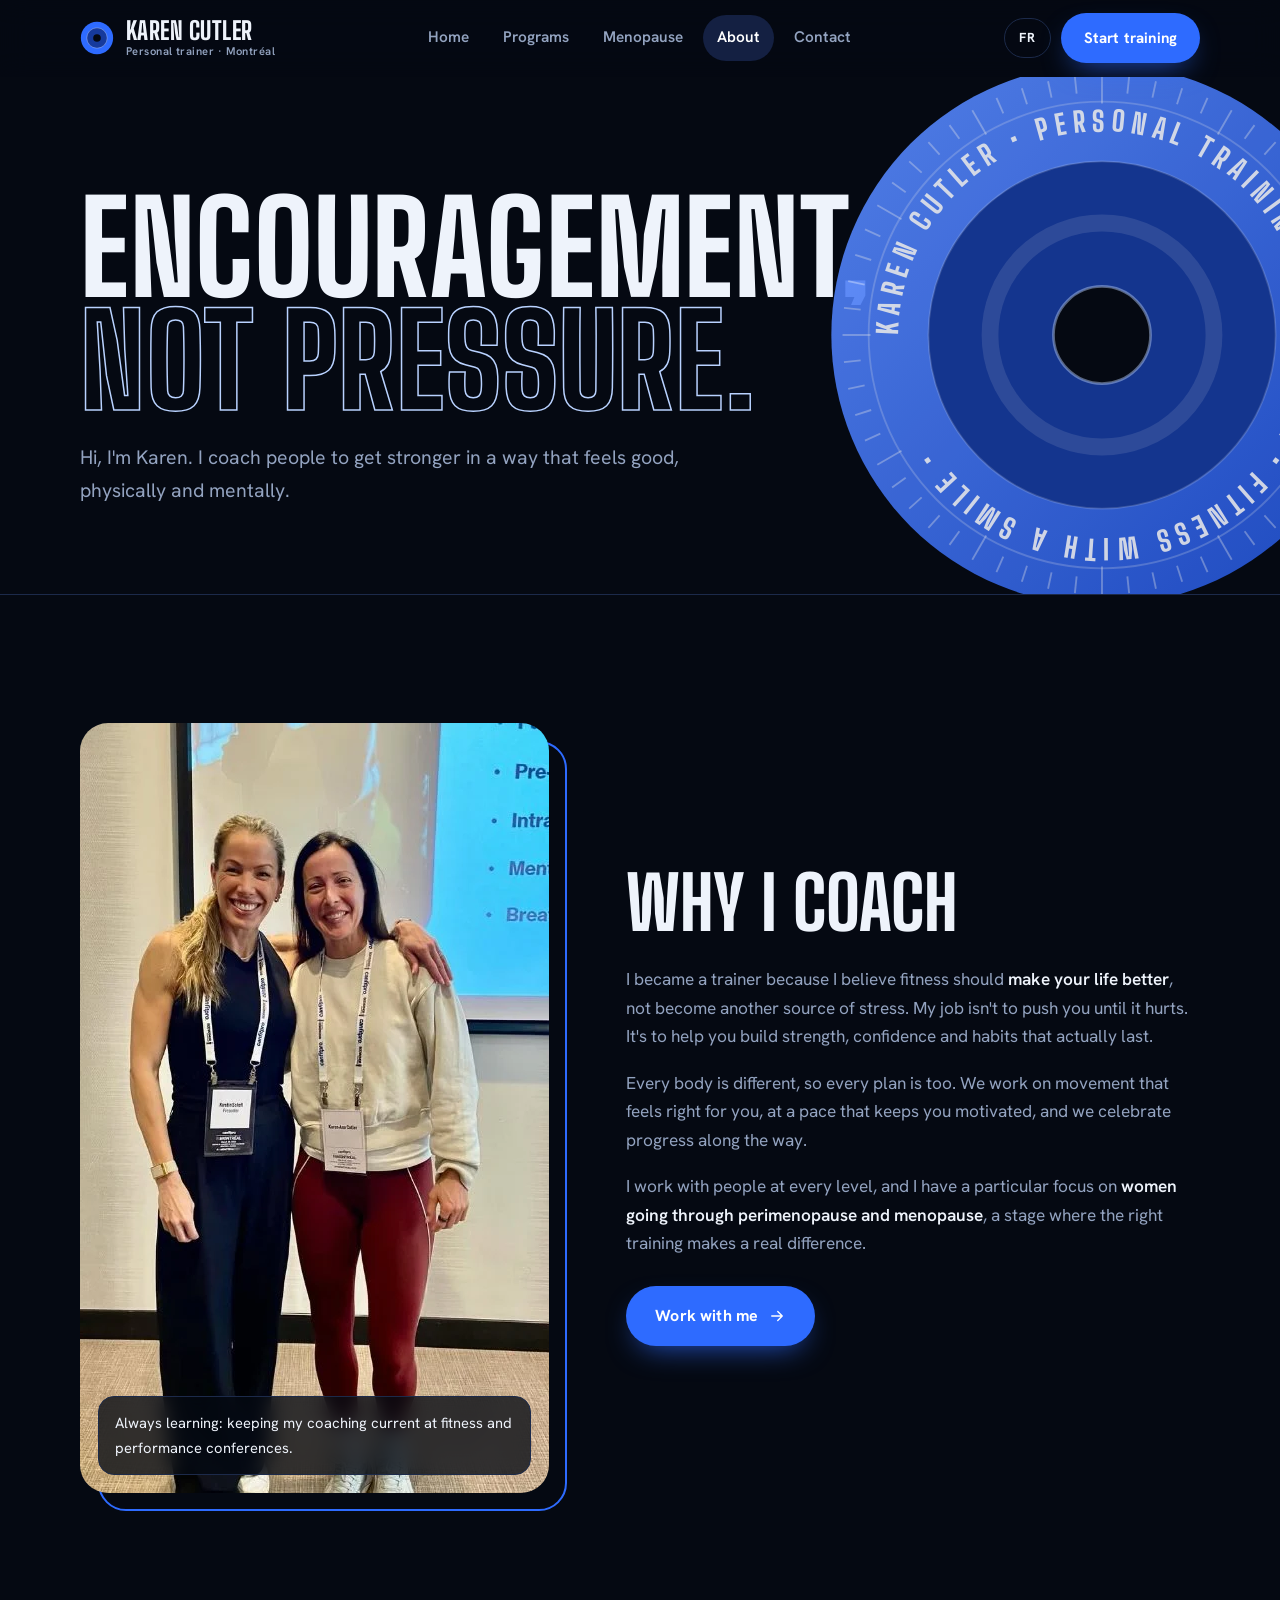
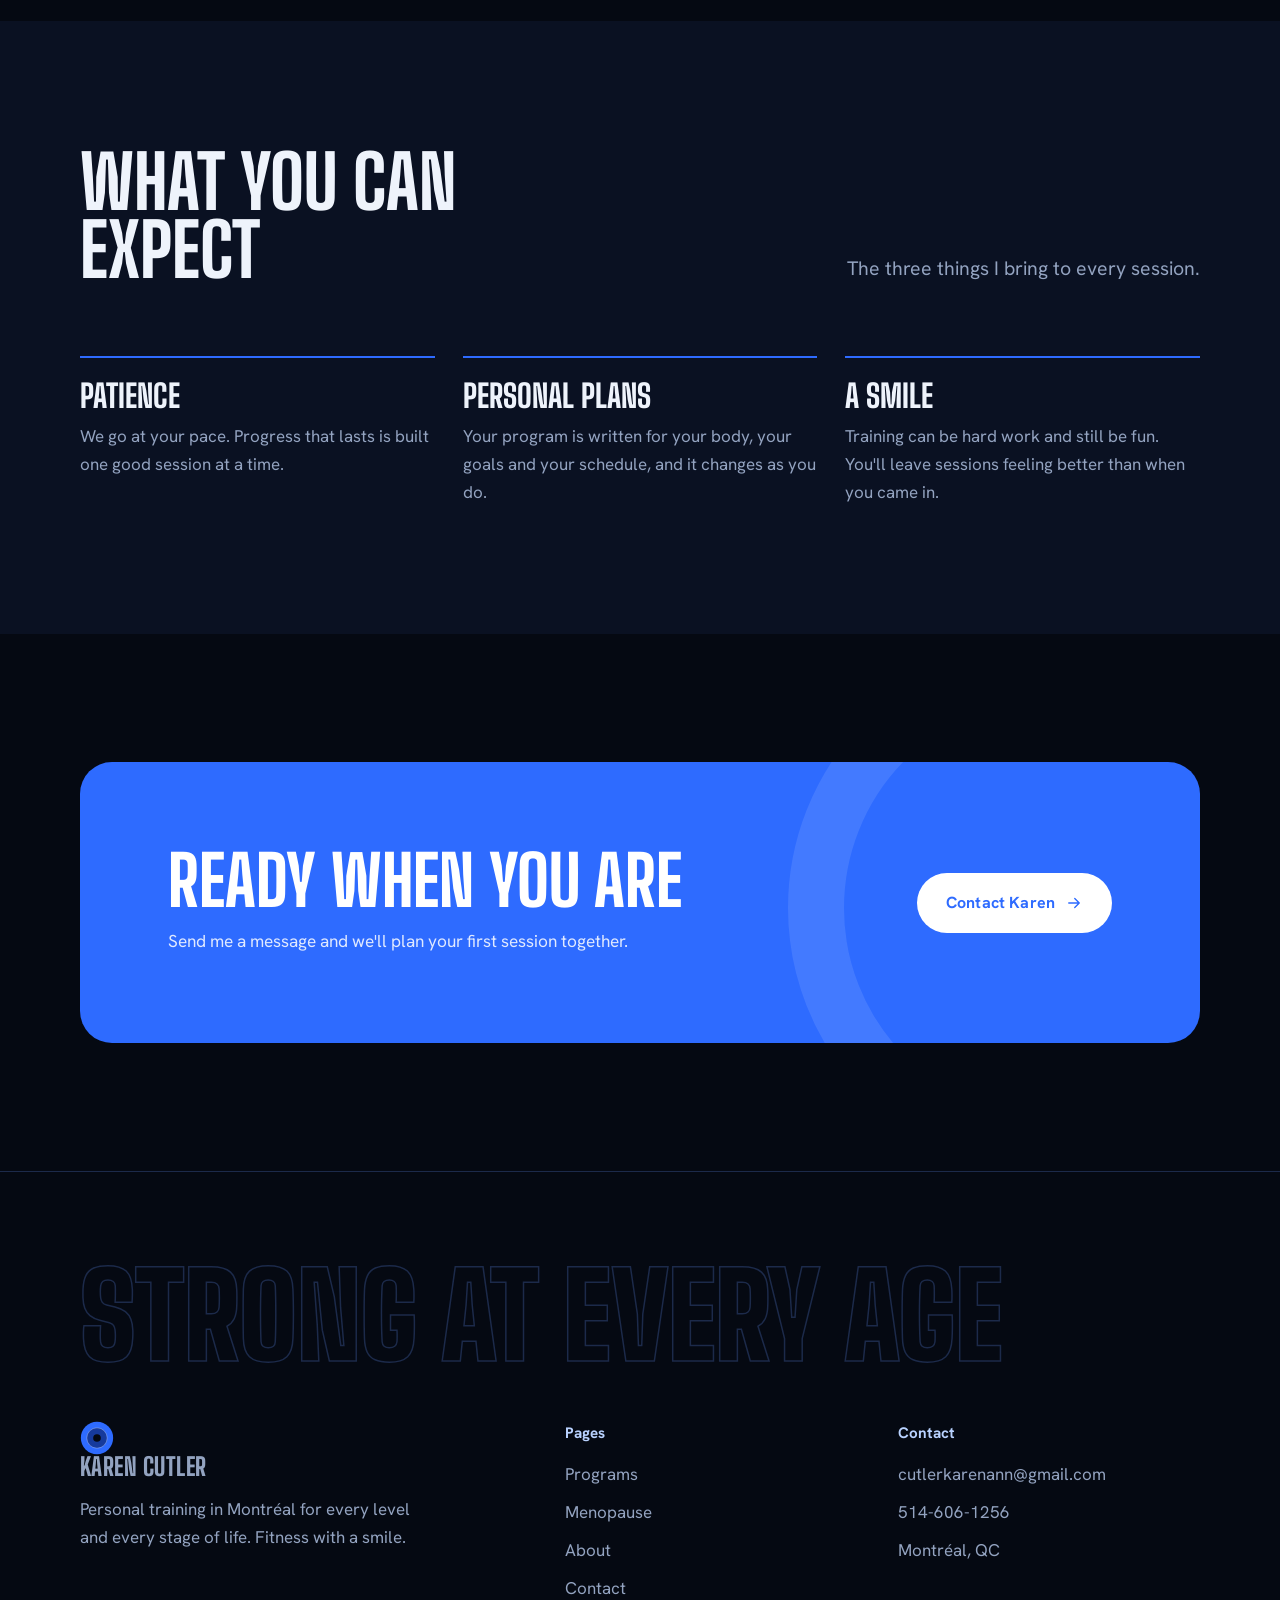
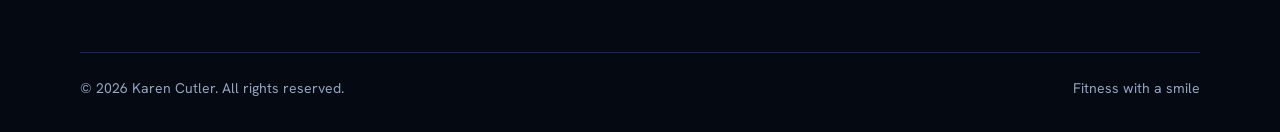
==== about.html @ ba37135e "Redesign as multi-page personal trainer site Replace the single-page site with five pages (home, pro" ====
<!doctype html>
<html lang="en">
<head>
<meta charset="utf-8">
<meta name="viewport" content="width=device-width, initial-scale=1">
<title data-i18n="t_about">About Karen Cutler — Personal Trainer in Montréal</title>
<meta name="description" content="Meet Karen Cutler, a Montréal personal trainer whose coaching is built on encouragement, personalized programs and lasting strength.">
<meta property="og:title" content="About Karen Cutler — Personal Trainer in Montréal">
<meta property="og:description" content="Meet Karen Cutler, a Montréal personal trainer whose coaching is built on encouragement, personalized programs and lasting strength.">
<meta property="og:image" content="images/og.jpg">
<meta name="theme-color" content="#050912">
<link rel="icon" href="images/favicon.svg" type="image/svg+xml">
<script>try{if(localStorage.getItem('kc_lang')==='fr'){document.documentElement.lang='fr';document.documentElement.classList.add('fr-pending')}}catch(e){}</script>
<link rel="preconnect" href="https://fonts.googleapis.com">
<link rel="preconnect" href="https://fonts.gstatic.com" crossorigin>
<link href="https://fonts.googleapis.com/css2?family=Big+Shoulders+Display:wght@600;700;800;900&family=Hanken+Grotesk:wght@400;500;600;700&display=swap" rel="stylesheet">
<link rel="stylesheet" href="assets/site.css">
<script type="speculationrules">{"prerender":[{"where":{"href_matches":"/*"},"eagerness":"moderate"}]}</script>
<script src="assets/site.js" defer></script>
</head>
<body data-page="about">
<a class="skip" href="#main" style="position:absolute;left:-999px">Skip to content</a>
<div class="progress" aria-hidden="true"></div>
<header class="site-header">
  <div class="wrap nav">
    <a class="brand" href="index.html" aria-label="Karen Cutler, home"><svg class="brand-mark" viewBox="0 0 40 40" aria-hidden="true"><circle cx="20" cy="20" r="19" fill="#2E6BFF"/><circle cx="20" cy="20" r="12" fill="#163A9C" stroke="rgba(255,255,255,.35)"/><circle cx="20" cy="20" r="4.5" fill="#050912"/></svg><span>Karen Cutler<small data-i18n="brand_sub">Personal trainer · Montréal</small></span></a>
    <nav aria-label="Main"><ul class="nav-links"><li><a href="index.html" data-i18n="nav_home">Home</a></li>
<li><a href="programs.html" data-i18n="nav_programs">Programs</a></li>
<li><a href="menopause.html" data-i18n="nav_menopause">Menopause</a></li>
<li><a href="about.html" aria-current="page" data-i18n="nav_about">About</a></li>
<li><a href="contact.html" data-i18n="nav_contact">Contact</a></li></ul></nav>
    <div class="nav-tools">
      <button class="lang" type="button" data-lang-toggle aria-label="Passer en français">FR</button>
      <a class="btn btn--primary nav-cta" href="contact.html" data-i18n="cta_start">Start training</a>
      <button class="burger" type="button" aria-label="Menu" aria-expanded="false" aria-controls="mobile-menu"><span></span><span></span><span></span></button>
    </div>
  </div>
</header>
<div class="mobile-menu" id="mobile-menu">
  <a class="m-link" href="index.html"><span data-i18n="nav_home">Home</span><svg viewBox="0 0 24 24" fill="none" stroke="currentColor" stroke-width="1.8" stroke-linecap="round" stroke-linejoin="round" aria-hidden="true"><path d="M5 12h14M13 6l6 6-6 6"/></svg></a>
<a class="m-link" href="programs.html"><span data-i18n="nav_programs">Programs</span><svg viewBox="0 0 24 24" fill="none" stroke="currentColor" stroke-width="1.8" stroke-linecap="round" stroke-linejoin="round" aria-hidden="true"><path d="M5 12h14M13 6l6 6-6 6"/></svg></a>
<a class="m-link" href="menopause.html"><span data-i18n="nav_menopause">Menopause</span><svg viewBox="0 0 24 24" fill="none" stroke="currentColor" stroke-width="1.8" stroke-linecap="round" stroke-linejoin="round" aria-hidden="true"><path d="M5 12h14M13 6l6 6-6 6"/></svg></a>
<a class="m-link" href="about.html" aria-current="page"><span data-i18n="nav_about">About</span><svg viewBox="0 0 24 24" fill="none" stroke="currentColor" stroke-width="1.8" stroke-linecap="round" stroke-linejoin="round" aria-hidden="true"><path d="M5 12h14M13 6l6 6-6 6"/></svg></a>
  <a class="btn btn--primary" href="contact.html"><span data-i18n="cta_start">Start training</span><svg viewBox="0 0 24 24" fill="none" stroke="currentColor" stroke-width="1.8" stroke-linecap="round" stroke-linejoin="round" aria-hidden="true"><path d="M5 12h14M13 6l6 6-6 6"/></svg></a>
</div>

<main id="main">
  <section class="page-hero">
    <div class="ring" aria-hidden="true"><svg viewBox="0 0 600 600" aria-hidden="true" class="">
  <defs>
    <linearGradient id="pg" x1="0" y1="0" x2="1" y2="1"><stop offset="0" stop-color="#5B8CFF"/><stop offset="1" stop-color="#1F4FD1"/></linearGradient>
    <path id="arc" d="M300,300 m-218,0 a218,218 0 1,1 436,0 a218,218 0 1,1 -436,0"/>
  </defs>
  <circle cx="300" cy="300" r="290" fill="url(#pg)"/>
  <circle cx="300" cy="300" r="250" fill="none" stroke="rgba(255,255,255,.22)" stroke-width="2"/>
  <circle cx="300" cy="300" r="186" fill="#163A9C"/>
  <circle cx="300" cy="300" r="186" fill="none" stroke="rgba(255,255,255,.18)" stroke-width="2"/>
  <circle cx="300" cy="300" r="120" fill="none" stroke="rgba(255,255,255,.12)" stroke-width="18"/>
  <circle cx="300" cy="300" r="52" fill="#050912"/>
  <circle cx="300" cy="300" r="52" fill="none" stroke="rgba(185,210,255,.5)" stroke-width="3"/>
  <g stroke="rgba(255,255,255,.35)" stroke-width="2"><line x1="300" y1="22" x2="300" y2="52" transform="rotate(0 300 300)"/><line x1="300" y1="22" x2="300" y2="40" transform="rotate(6 300 300)"/><line x1="300" y1="22" x2="300" y2="40" transform="rotate(12 300 300)"/><line x1="300" y1="22" x2="300" y2="40" transform="rotate(18 300 300)"/><line x1="300" y1="22" x2="300" y2="40" transform="rotate(24 300 300)"/><line x1="300" y1="22" x2="300" y2="52" transform="rotate(30 300 300)"/><line x1="300" y1="22" x2="300" y2="40" transform="rotate(36 300 300)"/><line x1="300" y1="22" x2="300" y2="40" transform="rotate(42 300 300)"/><line x1="300" y1="22" x2="300" y2="40" transform="rotate(48 300 300)"/><line x1="300" y1="22" x2="300" y2="40" transform="rotate(54 300 300)"/><line x1="300" y1="22" x2="300" y2="52" transform="rotate(60 300 300)"/><line x1="300" y1="22" x2="300" y2="40" transform="rotate(66 300 300)"/><line x1="300" y1="22" x2="300" y2="40" transform="rotate(72 300 300)"/><line x1="300" y1="22" x2="300" y2="40" transform="rotate(78 300 300)"/><line x1="300" y1="22" x2="300" y2="40" transform="rotate(84 300 300)"/><line x1="300" y1="22" x2="300" y2="52" transform="rotate(90 300 300)"/><line x1="300" y1="22" x2="300" y2="40" transform="rotate(96 300 300)"/><line x1="300" y1="22" x2="300" y2="40" transform="rotate(102 300 300)"/><line x1="300" y1="22" x2="300" y2="40" transform="rotate(108 300 300)"/><line x1="300" y1="22" x2="300" y2="40" transform="rotate(114 300 300)"/><line x1="300" y1="22" x2="300" y2="52" transform="rotate(120 300 300)"/><line x1="300" y1="22" x2="300" y2="40" transform="rotate(126 300 300)"/><line x1="300" y1="22" x2="300" y2="40" transform="rotate(132 300 300)"/><line x1="300" y1="22" x2="300" y2="40" transform="rotate(138 300 300)"/><line x1="300" y1="22" x2="300" y2="40" transform="rotate(144 300 300)"/><line x1="300" y1="22" x2="300" y2="52" transform="rotate(150 300 300)"/><line x1="300" y1="22" x2="300" y2="40" transform="rotate(156 300 300)"/><line x1="300" y1="22" x2="300" y2="40" transform="rotate(162 300 300)"/><line x1="300" y1="22" x2="300" y2="40" transform="rotate(168 300 300)"/><line x1="300" y1="22" x2="300" y2="40" transform="rotate(174 300 300)"/><line x1="300" y1="22" x2="300" y2="52" transform="rotate(180 300 300)"/><line x1="300" y1="22" x2="300" y2="40" transform="rotate(186 300 300)"/><line x1="300" y1="22" x2="300" y2="40" transform="rotate(192 300 300)"/><line x1="300" y1="22" x2="300" y2="40" transform="rotate(198 300 300)"/><line x1="300" y1="22" x2="300" y2="40" transform="rotate(204 300 300)"/><line x1="300" y1="22" x2="300" y2="52" transform="rotate(210 300 300)"/><line x1="300" y1="22" x2="300" y2="40" transform="rotate(216 300 300)"/><line x1="300" y1="22" x2="300" y2="40" transform="rotate(222 300 300)"/><line x1="300" y1="22" x2="300" y2="40" transform="rotate(228 300 300)"/><line x1="300" y1="22" x2="300" y2="40" transform="rotate(234 300 300)"/><line x1="300" y1="22" x2="300" y2="52" transform="rotate(240 300 300)"/><line x1="300" y1="22" x2="300" y2="40" transform="rotate(246 300 300)"/><line x1="300" y1="22" x2="300" y2="40" transform="rotate(252 300 300)"/><line x1="300" y1="22" x2="300" y2="40" transform="rotate(258 300 300)"/><line x1="300" y1="22" x2="300" y2="40" transform="rotate(264 300 300)"/><line x1="300" y1="22" x2="300" y2="52" transform="rotate(270 300 300)"/><line x1="300" y1="22" x2="300" y2="40" transform="rotate(276 300 300)"/><line x1="300" y1="22" x2="300" y2="40" transform="rotate(282 300 300)"/><line x1="300" y1="22" x2="300" y2="40" transform="rotate(288 300 300)"/><line x1="300" y1="22" x2="300" y2="40" transform="rotate(294 300 300)"/><line x1="300" y1="22" x2="300" y2="52" transform="rotate(300 300 300)"/><line x1="300" y1="22" x2="300" y2="40" transform="rotate(306 300 300)"/><line x1="300" y1="22" x2="300" y2="40" transform="rotate(312 300 300)"/><line x1="300" y1="22" x2="300" y2="40" transform="rotate(318 300 300)"/><line x1="300" y1="22" x2="300" y2="40" transform="rotate(324 300 300)"/><line x1="300" y1="22" x2="300" y2="52" transform="rotate(330 300 300)"/><line x1="300" y1="22" x2="300" y2="40" transform="rotate(336 300 300)"/><line x1="300" y1="22" x2="300" y2="40" transform="rotate(342 300 300)"/><line x1="300" y1="22" x2="300" y2="40" transform="rotate(348 300 300)"/><line x1="300" y1="22" x2="300" y2="40" transform="rotate(354 300 300)"/></g>
  <text font-family="Big Shoulders Display, Impact, sans-serif" font-weight="800" font-size="30" letter-spacing="7" fill="rgba(255,255,255,.88)">
    <textPath href="#arc">KAREN CUTLER • PERSONAL TRAINING • MONTRÉAL • FITNESS WITH A SMILE •</textPath>
  </text>
</svg></div>
    <div class="wrap">
      <h1 class="display">
        <span class="line"><span data-i18n="ab_l1">Encouragement,</span></span>
        <span class="line"><span class="outline" data-i18n="ab_l2">not pressure.</span></span>
      </h1>
      <p class="lede hero-fade d1" data-i18n="ab_lede">Hi, I'm Karen. I coach people to get stronger in a way that feels good, physically and mentally.</p>
    </div>
  </section>

  <section class="section">
    <div class="wrap about-grid">
      <div class="photo-card reveal">
        <img src="images/karen-conference.webp" width="512" height="770" alt="Karen Cutler at a fitness and performance conference" loading="lazy">
        <div class="photo-tag" data-i18n="ab_tag">Always learning: keeping my coaching current at fitness and performance conferences.</div>
      </div>
      <div class="prose reveal" data-d="1">
        <h2 class="h2" style="margin-bottom:28px" data-i18n="ab_story_t">Why I coach</h2>
        <p data-i18n="ab_p1">I became a trainer because I believe fitness should <strong>make your life better</strong>, not become another source of stress. My job isn't to push you until it hurts. It's to help you build strength, confidence and habits that actually last.</p>
        <p data-i18n="ab_p2">Every body is different, so every plan is too. We work on movement that feels right for you, at a pace that keeps you motivated, and we celebrate progress along the way.</p>
        <p data-i18n="ab_p3">I work with people at every level, and I have a particular focus on <strong>women going through perimenopause and menopause</strong>, a stage where the right training makes a real difference.</p>
        <a class="btn btn--primary magnetic" href="contact.html" style="margin-top:10px"><span data-i18n="cta_work">Work with me</span><svg viewBox="0 0 24 24" fill="none" stroke="currentColor" stroke-width="1.8" stroke-linecap="round" stroke-linejoin="round" aria-hidden="true"><path d="M5 12h14M13 6l6 6-6 6"/></svg></a>
      </div>
    </div>
  </section>

  <section class="section section--tint">
    <div class="wrap">
      <div class="head">
        <h2 class="h2 reveal" data-i18n="val_t">What you can expect</h2>
        <p class="lede reveal" data-d="1" data-i18n="val_d">The three things I bring to every session.</p>
      </div>
      <div class="values">
        <div class="value reveal"><h3 data-i18n="v1_t">Patience</h3><p data-i18n="v1_d">We go at your pace. Progress that lasts is built one good session at a time.</p></div>
        <div class="value reveal" data-d="1"><h3 data-i18n="v2_t">Personal plans</h3><p data-i18n="v2_d">Your program is written for your body, your goals and your schedule, and it changes as you do.</p></div>
        <div class="value reveal" data-d="2"><h3 data-i18n="v3_t">A smile</h3><p data-i18n="v3_d">Training can be hard work and still be fun. You'll leave sessions feeling better than when you came in.</p></div>
      </div>
    </div>
  </section>

  <section class="section">
    <div class="wrap">
      <div class="cta-band reveal">
        <div>
          <h2 data-i18n="band4_t">Ready when you are</h2>
          <p data-i18n="band4_d">Send me a message and we'll plan your first session together.</p>
        </div>
        <a class="btn magnetic" href="contact.html"><span data-i18n="cta_contact">Contact Karen</span><svg viewBox="0 0 24 24" fill="none" stroke="currentColor" stroke-width="1.8" stroke-linecap="round" stroke-linejoin="round" aria-hidden="true"><path d="M5 12h14M13 6l6 6-6 6"/></svg></a>
      </div>
    </div>
  </section>
</main>

<footer class="site-footer">
  <div class="wrap">
    <div class="foot-big" aria-hidden="true">Strong at every age</div>
    <div class="foot-grid">
      <div>
        <a class="brand" href="index.html" style="margin-bottom:16px"><svg class="brand-mark" viewBox="0 0 40 40" aria-hidden="true"><circle cx="20" cy="20" r="19" fill="#2E6BFF"/><circle cx="20" cy="20" r="12" fill="#163A9C" stroke="rgba(255,255,255,.35)"/><circle cx="20" cy="20" r="4.5" fill="#050912"/></svg><span>Karen Cutler</span></a>
        <p data-i18n="foot_about" style="max-width:36ch">Personal training in Montréal for every level and every stage of life. Fitness with a smile.</p>
      </div>
      <div>
        <h4 data-i18n="foot_pages">Pages</h4>
        <a href="programs.html" data-i18n="nav_programs">Programs</a>
        <a href="menopause.html" data-i18n="nav_menopause">Menopause</a>
        <a href="about.html" data-i18n="nav_about">About</a>
        <a href="contact.html" data-i18n="nav_contact">Contact</a>
      </div>
      <div>
        <h4 data-i18n="foot_contact">Contact</h4>
        <a href="mailto:cutlerkarenann@gmail.com">cutlerkarenann@gmail.com</a>
        <a href="tel:+15146061256">514-606-1256</a>
        <p>Montréal, QC</p>
      </div>
    </div>
    <div class="foot-bottom">
      <span>© <span data-year></span> Karen Cutler. <span data-i18n="foot_rights">All rights reserved.</span></span>
      <span data-i18n="foot_tag">Fitness with a smile</span>
    </div>
  </div>
</footer>
<div class="wipe" aria-hidden="true"></div>
</body>
</html>
---- assets/site.css ----
/* =========================================================
   Karen Cutler — Personal Training · shared styles
   ========================================================= */
:root{
  --bg:#050912;
  --bg-2:#0A1122;
  --surface:#0F1830;
  --surface-2:#142042;
  --line:#1C2A4A;
  --ink:#EEF3FB;
  --muted:#93A3C0;
  --blue:#2E6BFF;
  --blue-hi:#5B8CFF;
  --ice:#B9D2FF;
  --ok:#4ADE80;
  --warn:#FF8A7A;

  --display:'Big Shoulders Display',Impact,sans-serif;
  --body:'Hanken Grotesk',system-ui,sans-serif;

  --maxw:1200px;
  --gutter:clamp(16px,4vw,40px);
  --ease:cubic-bezier(.2,.7,.2,1);
  --ease-out:cubic-bezier(.16,1,.3,1);
  color-scheme:dark;
}

*{box-sizing:border-box;margin:0;padding:0}
html{scroll-behavior:smooth;-webkit-text-size-adjust:100%}
body{
  font-family:var(--body);font-size:17px;line-height:1.65;
  background:var(--bg);color:var(--ink);
  -webkit-font-smoothing:antialiased;overflow-x:hidden;
}
html.fr-pending body{opacity:0}
img,svg{display:block;max-width:100%}
a{color:inherit;text-decoration:none}
button{font:inherit;color:inherit}
::selection{background:var(--blue);color:#fff}
:focus-visible{outline:2px solid var(--blue-hi);outline-offset:3px;border-radius:6px}

.wrap{width:100%;max-width:var(--maxw);margin-inline:auto;padding-inline:var(--gutter)}
.section{padding-block:clamp(72px,10vw,128px)}
.section--tint{background:var(--bg-2)}

/* ---------- type ---------- */
.display{
  font-family:var(--display);font-weight:800;text-transform:uppercase;
  line-height:.88;letter-spacing:.005em;
}
.h2{font-family:var(--display);font-weight:800;text-transform:uppercase;line-height:.92;font-size:clamp(2.6rem,6vw,4.6rem)}
.h3{font-family:var(--display);font-weight:700;text-transform:uppercase;line-height:1;font-size:clamp(1.6rem,2.6vw,2.1rem)}
.lede{font-size:clamp(1.05rem,1.6vw,1.22rem);color:var(--muted);max-width:56ch}
.muted{color:var(--muted)}
.kicker{font-weight:600;color:var(--blue-hi);font-size:.95rem;margin-bottom:14px;display:block}
.outline{color:transparent;-webkit-text-stroke:1.5px var(--ice)}
.blue{color:var(--blue-hi)}

/* ---------- buttons ---------- */
.btn{
  --bx:0px;--by:0px;
  display:inline-flex;align-items:center;justify-content:center;gap:10px;
  font-weight:700;font-size:1rem;letter-spacing:.01em;
  padding:16px 28px;border-radius:999px;border:1.5px solid transparent;cursor:pointer;
  transform:translate(var(--bx),var(--by));
  transition:transform .35s var(--ease-out),background .25s,border-color .25s,box-shadow .3s,color .25s;
  white-space:nowrap;
}
.btn--primary{background:var(--blue);color:#fff;box-shadow:0 12px 30px -12px rgba(46,107,255,.8)}
.btn--primary:hover{background:var(--blue-hi);box-shadow:0 18px 40px -14px rgba(91,140,255,.9)}
.btn--ghost{border-color:var(--line);color:var(--ink)}
.btn--ghost:hover{border-color:var(--blue-hi);color:#fff}
.btn svg{width:18px;height:18px;transition:transform .3s var(--ease-out)}
.btn:hover svg{transform:translateX(4px)}

/* ---------- header / nav ---------- */
.progress{position:fixed;top:0;left:0;height:3px;width:100%;transform-origin:0 50%;transform:scaleX(0);background:linear-gradient(90deg,var(--blue),var(--ice));z-index:120}
.site-header{
  position:sticky;top:0;z-index:100;view-transition-name:site-header;
  background:rgba(5,9,18,.72);backdrop-filter:blur(14px);-webkit-backdrop-filter:blur(14px);
  border-bottom:1px solid transparent;transition:border-color .3s;
}
.site-header.is-scrolled{border-color:var(--line)}
.nav{display:flex;align-items:center;justify-content:space-between;height:76px;gap:20px}
.brand{display:flex;align-items:center;gap:12px;font-family:var(--display);font-weight:800;font-size:1.55rem;text-transform:uppercase;letter-spacing:.02em;line-height:1}
.brand-mark{width:34px;height:34px;flex-shrink:0}
.brand small{display:block;font-family:var(--body);font-size:.7rem;font-weight:600;letter-spacing:.04em;text-transform:none;color:var(--muted);margin-top:3px}
.nav-links{display:flex;gap:6px;list-style:none}
.nav-links a{position:relative;display:block;padding:10px 14px;font-weight:600;font-size:.96rem;color:var(--muted);border-radius:999px;transition:color .2s,background .2s}
.nav-links a:hover{color:var(--ink);background:var(--surface)}
.nav-links a[aria-current="page"]{color:#fff;background:var(--surface-2)}
.nav-tools{display:flex;align-items:center;gap:10px}
.lang{border:1.5px solid var(--line);background:none;border-radius:999px;padding:8px 14px;font-weight:700;font-size:.82rem;letter-spacing:.06em;cursor:pointer;transition:border-color .2s,color .2s}
.lang:hover{border-color:var(--blue-hi);color:#fff}
.nav-cta{padding:12px 22px;font-size:.94rem}
.burger{display:none;width:44px;height:44px;border:1.5px solid var(--line);border-radius:12px;background:none;cursor:pointer;position:relative}
.burger span{position:absolute;left:12px;width:18px;height:2px;background:var(--ink);border-radius:2px;transition:transform .35s var(--ease-out),opacity .2s}
.burger span:nth-child(1){top:15px}.burger span:nth-child(2){top:21px}.burger span:nth-child(3){top:27px}
.menu-open .burger span:nth-child(1){transform:translateY(6px) rotate(45deg)}
.menu-open .burger span:nth-child(2){opacity:0}
.menu-open .burger span:nth-child(3){transform:translateY(-6px) rotate(-45deg)}

.mobile-menu{
  position:fixed;inset:76px 0 0 0;z-index:99;background:var(--bg);
  padding:28px var(--gutter) 40px;display:flex;flex-direction:column;
  clip-path:inset(0 0 100% 0);transition:clip-path .5s var(--ease-out);visibility:hidden;
}
.menu-open .mobile-menu{clip-path:inset(0 0 0 0);visibility:visible}
.mobile-menu a.m-link{font-family:var(--display);font-weight:800;text-transform:uppercase;font-size:2.6rem;line-height:1.15;padding:6px 0;border-bottom:1px solid var(--line);display:flex;justify-content:space-between;align-items:center;opacity:0;transform:translateY(16px);transition:opacity .4s,transform .5s var(--ease-out),color .2s}
.mobile-menu a.m-link[aria-current="page"]{color:var(--blue-hi)}
.mobile-menu a.m-link svg{width:28px;height:28px;flex-shrink:0;color:var(--blue-hi);transition:transform .3s var(--ease-out)}
.mobile-menu a.m-link:active svg{transform:translateX(6px)}
.mobile-menu .btn svg{width:18px;height:18px}
.menu-open .mobile-menu a.m-link{opacity:1;transform:none}
.menu-open .mobile-menu a.m-link:nth-child(2){transition-delay:.04s}
.menu-open .mobile-menu a.m-link:nth-child(3){transition-delay:.08s}
.menu-open .mobile-menu a.m-link:nth-child(4){transition-delay:.12s}
.menu-open .mobile-menu a.m-link:nth-child(5){transition-delay:.16s}
.mobile-menu .btn{margin-top:auto}
.menu-open{overflow:hidden}

/* ---------- HERO (home) ---------- */
.hero{position:relative;overflow:hidden;padding-top:clamp(28px,5vw,56px)}
.hero-grid{display:grid;grid-template-columns:1.05fr .95fr;align-items:center;min-height:calc(100svh - 76px);max-height:900px}
.hero-copy{position:relative;z-index:3;padding-block:clamp(32px,5vw,64px)}
.hero-title{font-size:clamp(3.6rem,8.2vw,7.6rem)}
.hero-title .line{display:block;overflow:hidden;padding-bottom:.04em}
.hero-title .line > span{display:block;transform:translateY(105%);transition:transform 1s var(--ease-out)}
.is-loaded .hero-title .line > span{transform:none}
.is-loaded .hero-title .line:nth-child(2) > span{transition-delay:.08s}
.is-loaded .hero-title .line:nth-child(3) > span{transition-delay:.16s}
.hero-sub{margin-top:26px;max-width:46ch;font-size:clamp(1.05rem,1.5vw,1.2rem);color:var(--muted)}
.hero-cta{display:flex;flex-wrap:wrap;gap:12px;margin-top:34px}
.hero-fade{opacity:0;transform:translateY(18px);transition:opacity .8s var(--ease-out),transform .8s var(--ease-out)}
.is-loaded .hero-fade{opacity:1;transform:none}
.is-loaded .hero-fade.d1{transition-delay:.35s}
.is-loaded .hero-fade.d2{transition-delay:.45s}
.is-loaded .hero-fade.d3{transition-delay:.6s}

.hero-visual{position:relative;align-self:end;display:flex;align-items:flex-end;justify-content:center;height:min(calc(100svh - 96px),800px);min-height:480px}
.plate{
  position:absolute;left:50%;top:52%;width:min(540px,96%);aspect-ratio:1;
  transform:translate(-50%,-50%) scale(.85) rotate(-40deg);opacity:0;
  transition:transform 1.4s var(--ease-out),opacity .9s;
}
.is-loaded .plate{transform:translate(-50%,-50%) scale(1) rotate(0deg);opacity:1}
.plate-spin{width:100%;height:100%;animation:spin 60s linear infinite}
.plate-glow{position:absolute;inset:12%;border-radius:50%;background:radial-gradient(circle,rgba(46,107,255,.55),rgba(46,107,255,0) 68%);filter:blur(30px)}
@keyframes spin{to{transform:rotate(360deg)}}
.cutout{
  position:relative;z-index:2;height:88%;width:auto;max-width:100%;object-fit:contain;object-position:bottom;
  filter:drop-shadow(0 30px 60px rgba(0,0,0,.6)) drop-shadow(0 0 1px rgba(185,210,255,.5));
  transform:translateY(40px);opacity:0;transition:transform 1.2s var(--ease-out) .15s,opacity .9s .15s;
  -webkit-mask-image:linear-gradient(to bottom,#000 82%,transparent);mask-image:linear-gradient(to bottom,#000 82%,transparent);
}
.is-loaded .cutout{transform:none;opacity:1}
.chip{
  position:absolute;z-index:3;display:flex;align-items:center;gap:10px;
  background:rgba(15,24,48,.82);backdrop-filter:blur(10px);-webkit-backdrop-filter:blur(10px);
  border:1px solid var(--line);border-radius:16px;padding:12px 16px;font-weight:600;font-size:.92rem;
  box-shadow:0 20px 40px -20px rgba(0,0,0,.8);
  opacity:0;transform:translateY(14px) scale(.96);transition:opacity .6s,transform .8s var(--ease-out);
}
.is-loaded .chip{opacity:1;transform:none}
.chip--a{left:0;top:30%;transition-delay:.7s}
.chip--b{right:0;bottom:22%;transition-delay:.85s}
.chip-ico{width:34px;height:34px;border-radius:10px;background:var(--blue);display:grid;place-items:center;flex-shrink:0}
.chip-ico svg{width:18px;height:18px}
.chip b{display:block;font-size:.98rem;color:#fff}
.chip span{display:block;font-size:.8rem;color:var(--muted);font-weight:500}

.hero-bgword{
  position:absolute;left:50%;bottom:-.12em;transform:translateX(-50%);z-index:0;
  font-family:var(--display);font-weight:900;text-transform:uppercase;font-size:clamp(7rem,24vw,22rem);line-height:.8;
  color:transparent;-webkit-text-stroke:1px rgba(185,210,255,.09);white-space:nowrap;pointer-events:none;user-select:none;
}

/* ---------- marquee ---------- */
.marquee{background:var(--blue);color:#fff;overflow:hidden;padding:18px 0;border-block:1px solid rgba(255,255,255,.15)}
.marquee-track{display:flex;width:max-content;animation:marquee 32s linear infinite}
.marquee:hover .marquee-track{animation-play-state:paused}
.marquee-group{display:flex;align-items:center;gap:34px;padding-right:34px}
.marquee-group span{font-family:var(--display);font-weight:800;text-transform:uppercase;font-size:clamp(1.6rem,3vw,2.4rem);line-height:1;white-space:nowrap}
.marquee-group i{width:12px;height:12px;border-radius:50%;border:2.5px solid rgba(255,255,255,.7);flex-shrink:0}
@keyframes marquee{to{transform:translateX(-50%)}}

/* ---------- section heads ---------- */
.head{display:grid;grid-template-columns:1fr 1fr;gap:clamp(24px,5vw,80px);align-items:end;margin-bottom:clamp(40px,6vw,72px)}
.head .lede{justify-self:end}

/* ---------- audience (who I train) ---------- */
.who{display:grid;grid-template-columns:repeat(3,1fr);border-top:1px solid var(--line)}
.who-item{padding:36px 28px 40px;border-right:1px solid var(--line);position:relative;transition:background .35s}
.who-item:last-child{border-right:none}
.who-item:hover{background:var(--surface)}
.who-item svg{width:54px;height:54px;color:var(--blue-hi);margin-bottom:26px}
.who-item h3{margin-bottom:12px}
.who-item p{color:var(--muted)}
.who-item a{display:inline-flex;margin-top:18px;font-weight:700;color:var(--ice);border-bottom:1.5px solid var(--blue);padding-bottom:2px}

/* draw-on SVG icons */
.draw path,.draw circle,.draw rect,.draw line,.draw polyline{stroke-dasharray:var(--len,400);stroke-dashoffset:var(--len,400);transition:stroke-dashoffset 1.4s var(--ease-out)}
.in .draw path,.in .draw circle,.in .draw rect,.in .draw line,.in .draw polyline,
.draw.in path,.draw.in circle,.draw.in rect,.draw.in line,.draw.in polyline{stroke-dashoffset:0}

/* ---------- steps (real sequence) ---------- */
.steps{position:relative;display:grid;grid-template-columns:repeat(3,1fr);gap:28px;counter-reset:step}
.steps-rail{position:absolute;left:0;right:0;top:27px;height:2px;background:var(--line)}
.steps-rail span{display:block;height:100%;width:100%;background:var(--blue);transform-origin:0 50%;transform:scaleX(var(--p,0));transition:transform .2s linear}
.step{position:relative;padding-top:78px}
.step-num{position:absolute;top:0;left:0;width:56px;height:56px;border-radius:50%;display:grid;place-items:center;font-family:var(--display);font-weight:800;font-size:1.5rem;background:var(--bg);border:2px solid var(--line);transition:border-color .4s,background .4s,color .4s}
.step.on .step-num{border-color:var(--blue);background:var(--blue);color:#fff}
.section--tint .step-num{background:var(--bg-2)}
.section--tint .step.on .step-num{background:var(--blue)}
.step h3{margin-bottom:10px}
.step p{color:var(--muted);max-width:34ch}

/* ---------- quote ---------- */
.quote-block{display:grid;grid-template-columns:auto 1fr;gap:clamp(20px,4vw,48px);align-items:start;max-width:1000px}
.quote-mark{font-family:var(--display);font-weight:900;font-size:clamp(7rem,14vw,11rem);line-height:.7;color:var(--blue)}
.quote-text{font-family:var(--display);font-weight:600;text-transform:uppercase;font-size:clamp(1.9rem,3.8vw,3rem);line-height:1.02}
.quote-by{margin-top:24px;color:var(--muted);font-weight:600}

/* ---------- CTA band ---------- */
.cta-band{position:relative;overflow:hidden;border-radius:32px;background:var(--blue);padding:clamp(40px,7vw,88px);display:grid;grid-template-columns:1.3fr auto;gap:30px;align-items:center}
.cta-band::after{content:"";position:absolute;right:-120px;top:-120px;width:420px;height:420px;border-radius:50%;border:56px solid rgba(255,255,255,.1);pointer-events:none}
.cta-band h2{font-family:var(--display);font-weight:800;text-transform:uppercase;font-size:clamp(2.4rem,5.4vw,4.4rem);line-height:.9;color:#fff}
.cta-band p{color:rgba(255,255,255,.85);margin-top:14px;max-width:46ch;font-size:1.08rem}
.cta-band .btn{background:#fff;color:var(--blue);position:relative;z-index:1}
.cta-band .btn:hover{background:var(--bg);color:#fff}

/* ---------- inner page hero ---------- */
.page-hero{position:relative;padding-top:clamp(56px,9vw,120px);padding-bottom:clamp(48px,7vw,88px);overflow:hidden;border-bottom:1px solid var(--line)}
.page-hero .display{font-size:clamp(3.4rem,10vw,9rem)}
.page-hero .lede{margin-top:24px}
.page-hero .line{display:block;overflow:hidden}
.page-hero .line > span{display:block;transform:translateY(105%);transition:transform .9s var(--ease-out)}
.is-loaded .page-hero .line > span{transform:none}
.is-loaded .page-hero .line:nth-child(2) > span{transition-delay:.07s}
.page-hero .ring{position:absolute;right:-8vw;top:50%;width:min(46vw,560px);aspect-ratio:1;transform:translateY(-50%);opacity:.9;pointer-events:none}
.page-hero .ring svg{width:100%;height:100%;animation:spin 80s linear infinite}

/* ---------- programs ---------- */
.programs{display:flex;flex-direction:column;border-top:1px solid var(--line)}
.prog{display:grid;grid-template-columns:90px 1fr 1fr;gap:clamp(20px,4vw,56px);padding:44px 0;border-bottom:1px solid var(--line);align-items:start}
.prog-ico{width:72px;height:72px;border-radius:20px;background:var(--surface);border:1px solid var(--line);display:grid;place-items:center;color:var(--blue-hi);transition:background .4s,color .4s,transform .5s var(--ease-out)}
.prog:hover .prog-ico{background:var(--blue);color:#fff;transform:rotate(-8deg)}
.prog-ico svg{width:38px;height:38px}
.prog h2{font-family:var(--display);font-weight:800;text-transform:uppercase;font-size:clamp(2rem,3.6vw,3rem);line-height:.95}
.prog .for{margin-top:14px;color:var(--ice);font-weight:600}
.prog p{color:var(--muted)}
.ticks{list-style:none;display:flex;flex-direction:column;gap:12px;margin-top:20px}
.ticks li{display:flex;gap:12px;align-items:flex-start}
.ticks li svg{width:20px;height:20px;flex-shrink:0;margin-top:3px;color:var(--blue-hi)}

/* ---------- FAQ ---------- */
.faq{border-top:1px solid var(--line);max-width:900px}
.faq-item{border-bottom:1px solid var(--line)}
.faq-q{width:100%;display:flex;justify-content:space-between;align-items:center;gap:20px;text-align:left;background:none;border:none;cursor:pointer;padding:26px 0;font-weight:700;font-size:1.12rem}
.faq-q .pm{width:36px;height:36px;border-radius:50%;border:1.5px solid var(--line);flex-shrink:0;position:relative;transition:background .3s,border-color .3s,transform .4s var(--ease-out)}
.faq-q .pm::before,.faq-q .pm::after{content:"";position:absolute;left:50%;top:50%;width:13px;height:2px;background:var(--ink);transform:translate(-50%,-50%);border-radius:2px;transition:transform .3s}
.faq-q .pm::after{transform:translate(-50%,-50%) rotate(90deg)}
.faq-item.open .pm{background:var(--blue);border-color:var(--blue);transform:rotate(180deg)}
.faq-item.open .pm::after{transform:translate(-50%,-50%) rotate(0deg)}
.faq-a{display:grid;grid-template-rows:0fr;transition:grid-template-rows .45s var(--ease-out)}
.faq-item.open .faq-a{grid-template-rows:1fr}
.faq-a > div{overflow:hidden}
.faq-a p{color:var(--muted);padding-bottom:26px;max-width:70ch}

/* ---------- menopause ---------- */
.mp-split{display:grid;grid-template-columns:1fr 1fr;gap:clamp(28px,5vw,72px);align-items:start}
.mp-tabs{display:flex;gap:8px;flex-wrap:wrap;margin-bottom:26px}
.mp-tab{border:1.5px solid var(--line);background:none;border-radius:999px;padding:11px 18px;font-weight:700;cursor:pointer;transition:background .25s,border-color .25s,color .25s;color:var(--muted)}
.mp-tab[aria-selected="true"]{background:var(--blue);border-color:var(--blue);color:#fff}
.mp-panel{display:none;background:var(--surface);border:1px solid var(--line);border-radius:24px;overflow:hidden}
.mp-panel.active{display:block;animation:panelIn .45s var(--ease-out)}
@keyframes panelIn{from{opacity:0;transform:translateY(10px)}to{opacity:1;transform:none}}
.mp-row{display:grid;grid-template-columns:1fr 1fr}
.mp-row > div{padding:28px}
.mp-row > div + div{border-left:1px solid var(--line);background:var(--surface-2)}
.mp-row small{display:block;font-weight:700;font-size:.85rem;color:var(--muted);margin-bottom:8px}
.mp-row > div + div small{color:var(--ice)}
.mp-row p{font-size:1.02rem}
.pillars{display:grid;grid-template-columns:repeat(2,1fr);gap:1px;background:var(--line);border:1px solid var(--line);border-radius:24px;overflow:hidden}
.pillar{background:var(--bg);padding:30px}
.section--tint .pillar{background:var(--bg-2)}
.pillar svg{width:40px;height:40px;color:var(--blue-hi);margin-bottom:18px}
.pillar h3{font-family:var(--display);font-weight:700;text-transform:uppercase;font-size:1.5rem;line-height:1;margin-bottom:8px}
.pillar p{color:var(--muted);font-size:.98rem}

/* ---------- about ---------- */
.about-grid{display:grid;grid-template-columns:.9fr 1.1fr;gap:clamp(32px,6vw,88px);align-items:center}
.photo-card{position:relative}
.photo-card img{width:100%;border-radius:28px;aspect-ratio:4/5;object-fit:cover;object-position:center 20%}
.photo-card::before{content:"";position:absolute;inset:18px -18px -18px 18px;border:2px solid var(--blue);border-radius:28px;z-index:-1}
.photo-tag{position:absolute;left:18px;bottom:18px;right:18px;background:rgba(5,9,18,.78);backdrop-filter:blur(10px);-webkit-backdrop-filter:blur(10px);border:1px solid var(--line);border-radius:16px;padding:14px 16px;font-size:.92rem;color:var(--ink)}
.prose p{color:var(--muted);margin-bottom:18px;font-size:1.08rem;max-width:60ch}
.prose p strong{color:var(--ink);font-weight:600}
.values{display:grid;grid-template-columns:repeat(3,1fr);gap:28px}
.value{border-top:2px solid var(--blue);padding-top:22px}
.value h3{font-family:var(--display);font-weight:800;text-transform:uppercase;font-size:2rem;line-height:1;margin-bottom:10px}
.value p{color:var(--muted)}

/* ---------- contact ---------- */
.contact-grid{display:grid;grid-template-columns:1.35fr .9fr;gap:clamp(24px,4vw,48px);align-items:start}
.form{background:var(--surface);border:1px solid var(--line);border-radius:28px;padding:clamp(24px,4vw,40px);display:flex;flex-direction:column;gap:22px}
.honey{position:absolute;left:-9999px;width:1px;height:1px;opacity:0}
.field{display:flex;flex-direction:column;gap:8px}
.row-2{display:grid;grid-template-columns:1fr 1fr;gap:16px}
.field label,.field .label{font-weight:700;font-size:.92rem}
.field .hint{font-weight:500;color:var(--muted)}
.field input,.field textarea{
  width:100%;font:inherit;font-size:1rem;color:var(--ink);
  background:var(--bg);border:1.5px solid var(--line);border-radius:14px;padding:14px 16px;
  transition:border-color .2s,box-shadow .2s;
}
.field textarea{resize:vertical;min-height:110px}
.field input::placeholder,.field textarea::placeholder{color:#5D6C88}
.field input:focus,.field textarea:focus{outline:none;border-color:var(--blue-hi);box-shadow:0 0 0 4px rgba(46,107,255,.22)}
.field.invalid input{border-color:var(--warn)}
.pills{display:flex;flex-wrap:wrap;gap:8px}
.pill-opt{position:relative}
.pill-opt input{position:absolute;opacity:0;pointer-events:none}
.pill-opt span{display:inline-flex;align-items:center;gap:8px;border:1.5px solid var(--line);border-radius:999px;padding:10px 16px;font-weight:600;font-size:.94rem;cursor:pointer;transition:background .2s,border-color .2s,color .2s;color:var(--muted);user-select:none}
.pill-opt span::before{content:"";width:8px;height:8px;border-radius:50%;border:1.5px solid currentColor;transition:background .2s}
.pill-opt input:checked + span{background:var(--blue);border-color:var(--blue);color:#fff}
.pill-opt input:checked + span::before{background:#fff;border-color:#fff}
.pill-opt input:focus-visible + span{outline:2px solid var(--blue-hi);outline-offset:3px}
.form .btn{align-self:flex-start}
.form-status{min-height:1.4em;font-weight:600}
.form-status.ok{color:var(--ok)}
.form-status.err{color:var(--warn)}
.form-status a{text-decoration:underline}
.form-success{display:none;text-align:center;padding:30px 10px}
.form-success svg{width:72px;height:72px;margin:0 auto 18px;color:var(--ok)}
.form-success h3{font-family:var(--display);font-weight:800;text-transform:uppercase;font-size:2.4rem;line-height:1;margin-bottom:10px}
.form.sent > :not(.form-success){display:none}
.form.sent .form-success{display:block;animation:panelIn .5s var(--ease-out)}

.direct{background:var(--surface-2);border:1px solid var(--line);border-radius:28px;padding:clamp(24px,4vw,36px);position:sticky;top:100px}
.direct h2{font-family:var(--display);font-weight:800;text-transform:uppercase;font-size:2.2rem;line-height:.95;margin-bottom:10px}
.direct > p{color:var(--muted);margin-bottom:22px}
.direct a,.direct div.d-row{display:flex;align-items:center;gap:14px;padding:16px 0;border-top:1px solid var(--line);font-weight:600;word-break:break-word;transition:color .2s}
.direct a:hover{color:var(--ice)}
.d-ico{width:42px;height:42px;border-radius:12px;background:var(--bg);display:grid;place-items:center;flex-shrink:0;color:var(--blue-hi)}
.d-ico svg{width:20px;height:20px}
.direct small{display:block;color:var(--muted);font-weight:500;font-size:.82rem}

/* ---------- footer ---------- */
.site-footer{border-top:1px solid var(--line);padding:clamp(56px,8vw,96px) 0 32px;position:relative;overflow:hidden}
.foot-big{font-family:var(--display);font-weight:900;text-transform:uppercase;font-size:min(9.2vw,8.6rem);line-height:.82;letter-spacing:-.005em;color:transparent;-webkit-text-stroke:1.5px var(--line);margin-bottom:56px;white-space:nowrap}
.foot-grid{display:grid;grid-template-columns:1.5fr 1fr 1fr;gap:32px;padding-bottom:40px}
.foot-grid h4{font-size:.95rem;color:var(--ice);margin-bottom:14px}
.foot-grid a,.foot-grid p{display:block;color:var(--muted);margin-bottom:10px;transition:color .2s}
.foot-grid a:hover{color:#fff}
.foot-bottom{display:flex;justify-content:space-between;flex-wrap:wrap;gap:12px;padding-top:24px;border-top:1px solid var(--line);color:var(--muted);font-size:.88rem}

/* ---------- scroll reveal ---------- */
.reveal{opacity:0;transform:translateY(28px);transition:opacity .8s var(--ease-out),transform .9s var(--ease-out)}
.reveal.in{opacity:1;transform:none}
.reveal[data-d="1"]{transition-delay:.08s}
.reveal[data-d="2"]{transition-delay:.16s}
.reveal[data-d="3"]{transition-delay:.24s}

/* ---------- page transitions ---------- */
@view-transition{navigation:auto}
::view-transition-old(root){animation:vt-out .2s var(--ease) both}
::view-transition-new(root){animation:vt-in .38s var(--ease-out) both}
::view-transition-group(site-header){animation-duration:0s}
@keyframes vt-out{to{opacity:0;transform:translateY(-14px)}}
@keyframes vt-in{from{opacity:0;transform:translateY(22px)}}

/* fallback wipe for browsers without cross-page view transitions */
.wipe{position:fixed;inset:0;z-index:200;pointer-events:none;background:var(--blue);transform:scaleY(0);transform-origin:50% 100%}
.wipe.cover{transition:transform .26s var(--ease);transform:scaleY(1)}
.wipe.leave{transform:scaleY(1);transform-origin:50% 0;animation:wipeOut .4s var(--ease-out) forwards}
@keyframes wipeOut{to{transform:scaleY(0)}}

/* ---------- responsive ---------- */
@media (max-width:1020px){
  .nav-links,.nav-cta{display:none}
  .burger{display:block}
}
@media (max-width:900px){
  .hero-grid{grid-template-columns:1fr;min-height:0}
  .hero-copy{padding-bottom:12px}
  .hero-visual{height:auto;min-height:0;aspect-ratio:1/1.02;order:2}
  .cutout{height:96%}
  .chip--a{top:16%}
  .head{grid-template-columns:1fr}
  .head .lede{justify-self:start}
  .who{grid-template-columns:1fr}
  .who-item{border-right:none;border-bottom:1px solid var(--line);padding-inline:0}
  .who-item:hover{background:none}
  .steps{grid-template-columns:1fr;gap:36px}
  .steps-rail{display:none}
  .prog{grid-template-columns:1fr;gap:18px;padding:36px 0}
  .mp-split,.about-grid,.contact-grid{grid-template-columns:1fr}
  .values{grid-template-columns:1fr}
  .cta-band{grid-template-columns:1fr}
  .foot-grid{grid-template-columns:1fr 1fr}
  .direct{position:static}
  .page-hero .ring{opacity:.16;right:-38vw;top:30%;width:78vw}
}
@media (max-width:560px){
  body{font-size:16px}
  .hero-cta .btn{flex:1 1 100%}
  .chip{padding:10px 12px;font-size:.85rem}
  .chip--b{bottom:12%}
  .pillars,.mp-row,.row-2{grid-template-columns:1fr}
  .mp-row > div + div{border-left:none;border-top:1px solid var(--line)}
  .foot-grid{grid-template-columns:1fr}
  .quote-block{grid-template-columns:1fr}
  .quote-mark{font-size:6rem;height:60px}
  .form .btn{align-self:stretch}
}

@media (prefers-reduced-motion:reduce){
  *,*::before,*::after{animation-duration:.001ms!important;animation-iteration-count:1!important;transition-duration:.001ms!important;transition-delay:0s!important}
  html{scroll-behavior:auto}
  .reveal,.hero-fade,.chip,.cutout,.plate{opacity:1!important;transform:none!important}
  .plate{transform:translate(-50%,-50%)!important}
  .hero-title .line > span,.page-hero .line > span{transform:none!important}
  .draw *{stroke-dashoffset:0!important}
  @view-transition{navigation:none}
}
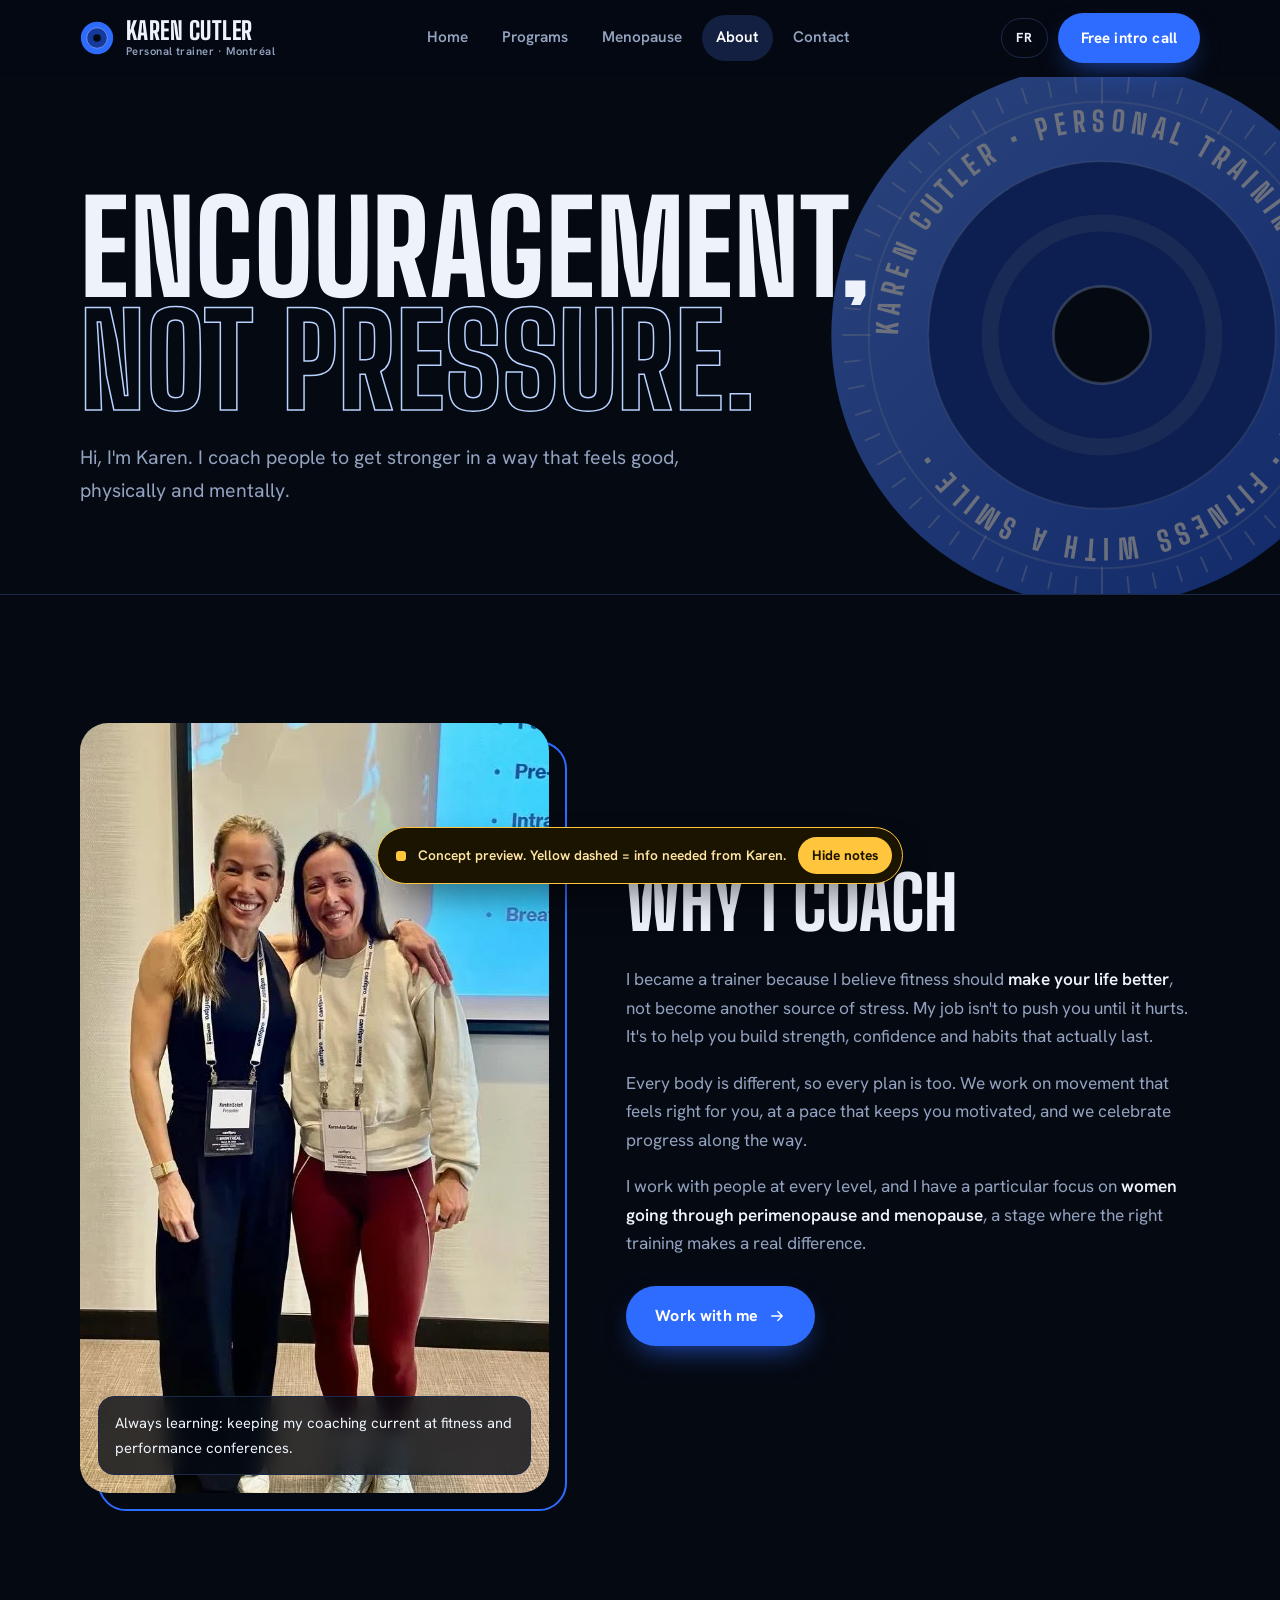
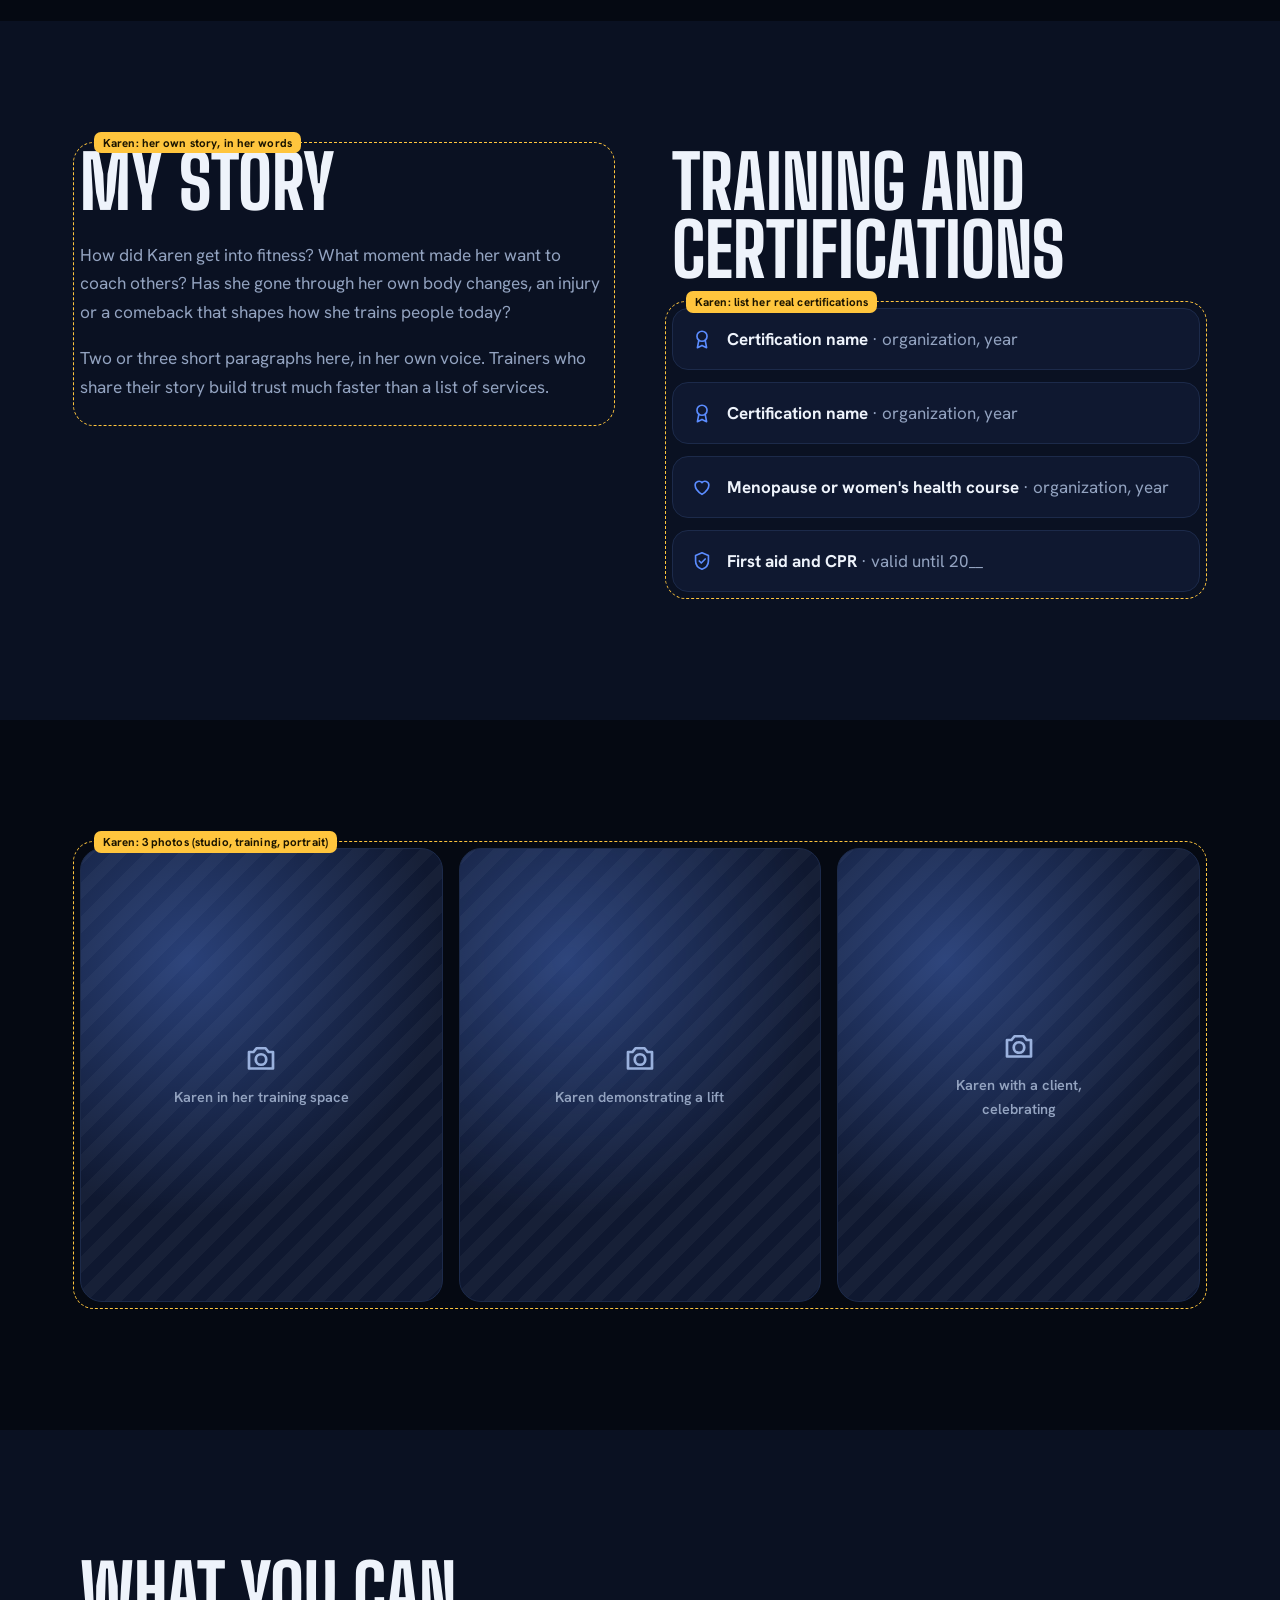
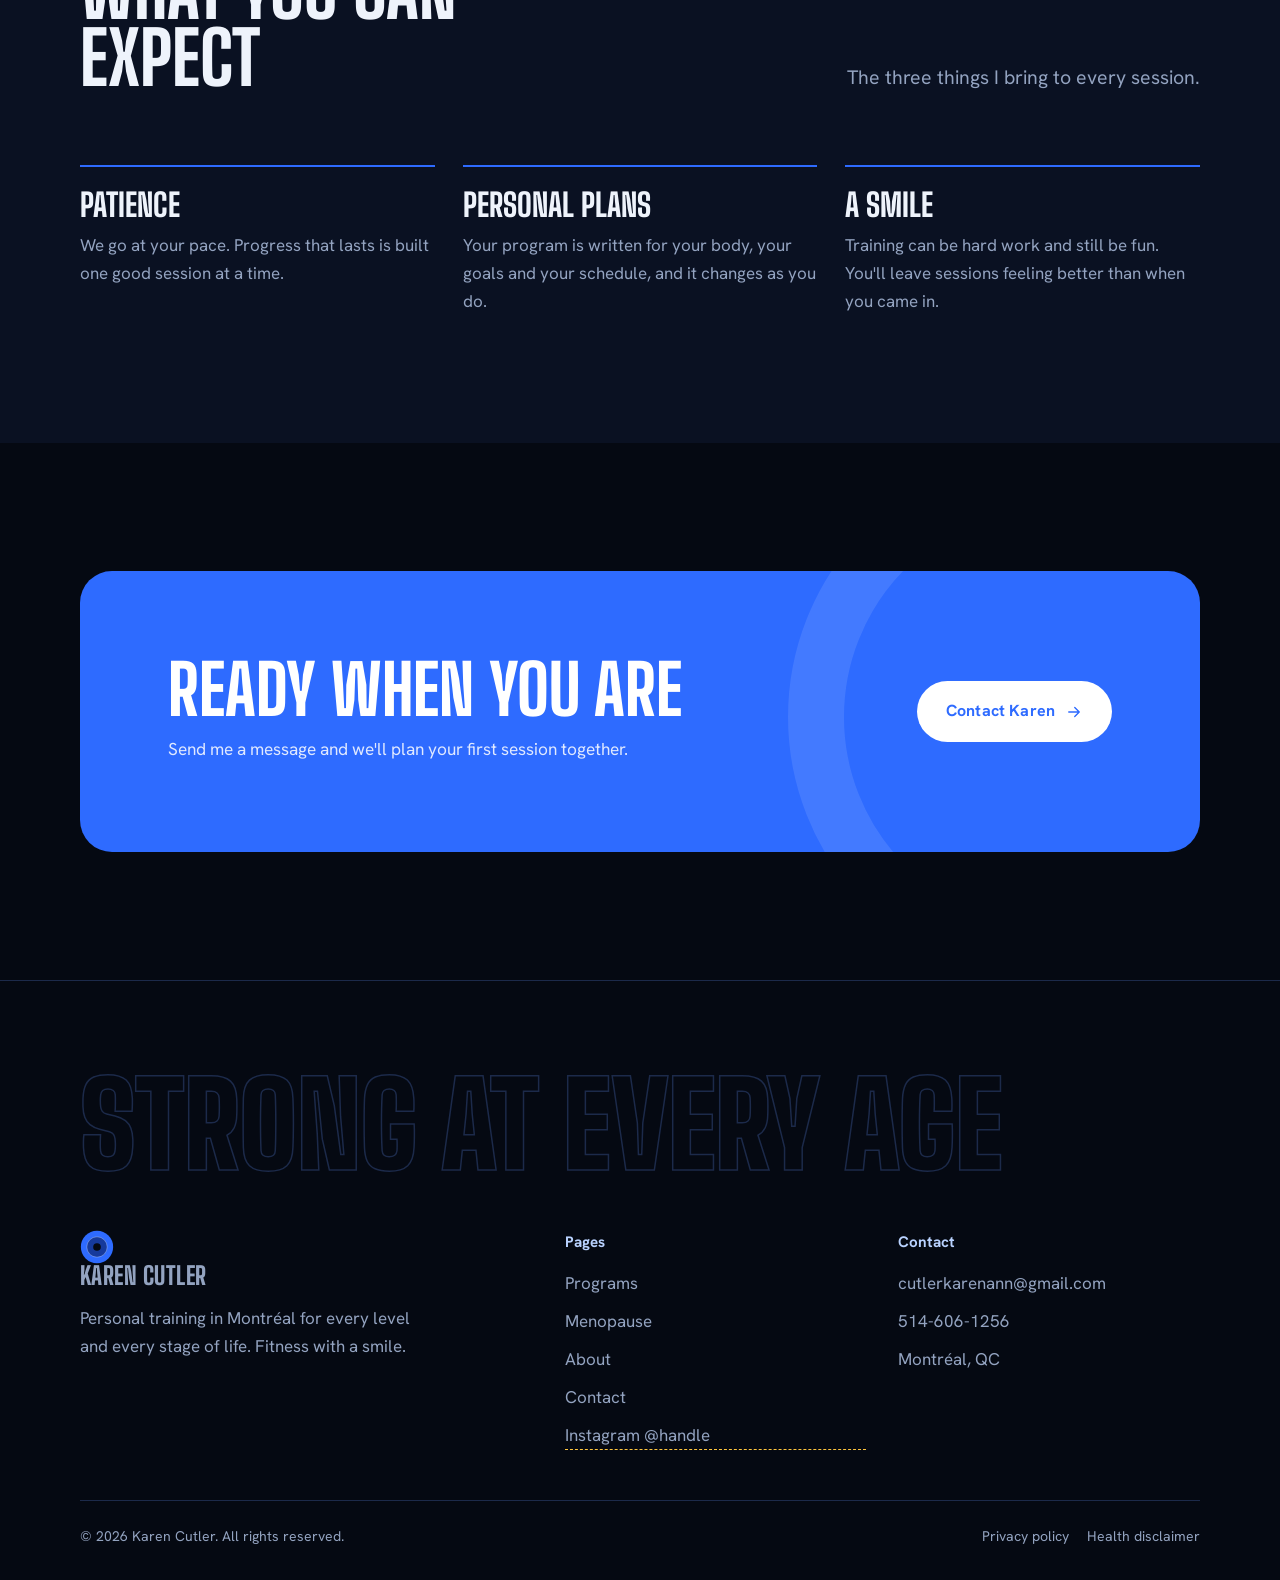
==== commit bdfe60eb: "Add v2 concept with intake form and placeholders for Karen Concept for Karen to review before going " ====
--- a/about.html
+++ b/about.html
@@ -31,7 +31,7 @@
 <li><a href="contact.html" data-i18n="nav_contact">Contact</a></li></ul></nav>
     <div class="nav-tools">
       <button class="lang" type="button" data-lang-toggle aria-label="Passer en français">FR</button>
-      <a class="btn btn--primary nav-cta" href="contact.html" data-i18n="cta_start">Start training</a>
+      <a class="btn btn--primary nav-cta" href="contact.html" data-i18n="cta_call">Free intro call</a>
       <button class="burger" type="button" aria-label="Menu" aria-expanded="false" aria-controls="mobile-menu"><span></span><span></span><span></span></button>
     </div>
   </div>
@@ -41,7 +41,7 @@
 <a class="m-link" href="programs.html"><span data-i18n="nav_programs">Programs</span><svg viewBox="0 0 24 24" fill="none" stroke="currentColor" stroke-width="1.8" stroke-linecap="round" stroke-linejoin="round" aria-hidden="true"><path d="M5 12h14M13 6l6 6-6 6"/></svg></a>
 <a class="m-link" href="menopause.html"><span data-i18n="nav_menopause">Menopause</span><svg viewBox="0 0 24 24" fill="none" stroke="currentColor" stroke-width="1.8" stroke-linecap="round" stroke-linejoin="round" aria-hidden="true"><path d="M5 12h14M13 6l6 6-6 6"/></svg></a>
 <a class="m-link" href="about.html" aria-current="page"><span data-i18n="nav_about">About</span><svg viewBox="0 0 24 24" fill="none" stroke="currentColor" stroke-width="1.8" stroke-linecap="round" stroke-linejoin="round" aria-hidden="true"><path d="M5 12h14M13 6l6 6-6 6"/></svg></a>
-  <a class="btn btn--primary" href="contact.html"><span data-i18n="cta_start">Start training</span><svg viewBox="0 0 24 24" fill="none" stroke="currentColor" stroke-width="1.8" stroke-linecap="round" stroke-linejoin="round" aria-hidden="true"><path d="M5 12h14M13 6l6 6-6 6"/></svg></a>
+  <a class="btn btn--primary" href="contact.html"><span data-i18n="cta_call">Free intro call</span><svg viewBox="0 0 24 24" fill="none" stroke="currentColor" stroke-width="1.8" stroke-linecap="round" stroke-linejoin="round" aria-hidden="true"><path d="M5 12h14M13 6l6 6-6 6"/></svg></a>
 </div>
 
 <main id="main">
@@ -88,6 +88,36 @@
     </div>
   </section>
 
+  <!-- STORY + CREDENTIALS -->
+  <section class="section section--tint">
+    <div class="wrap mp-split">
+      <div class="prose reveal ph"><span class="ph-tag">Karen: her own story, in her words</span>
+        <h2 class="h2" style="margin-bottom:24px" data-i18n="st_t">My story</h2>
+        <p data-i18n="st_p1">How did Karen get into fitness? What moment made her want to coach others? Has she gone through her own body changes, an injury or a comeback that shapes how she trains people today?</p>
+        <p data-i18n="st_p2">Two or three short paragraphs here, in her own voice. Trainers who share their story build trust much faster than a list of services.</p>
+      </div>
+      <div class="reveal" data-d="1">
+        <h2 class="h2" style="margin-bottom:24px" data-i18n="ce_t">Training and certifications</h2>
+        <ul class="cert-list ph"><span class="ph-tag">Karen: list her real certifications</span>
+          <li><svg viewBox="0 0 24 24" fill="none" stroke="currentColor" stroke-width="1.8" stroke-linecap="round" stroke-linejoin="round" aria-hidden="true"><circle cx="12" cy="9" r="5.5"/><polyline points="8.5 13.5 7 21.5 12 19 17 21.5 15.5 13.5"/></svg><span><b>Certification name</b> <span class="muted">· <span data-i18n="ce_org">organization, year</span></span></span></li>
+          <li><svg viewBox="0 0 24 24" fill="none" stroke="currentColor" stroke-width="1.8" stroke-linecap="round" stroke-linejoin="round" aria-hidden="true"><circle cx="12" cy="9" r="5.5"/><polyline points="8.5 13.5 7 21.5 12 19 17 21.5 15.5 13.5"/></svg><span><b>Certification name</b> <span class="muted">· <span data-i18n="ce_org">organization, year</span></span></span></li>
+          <li><svg viewBox="0 0 24 24" fill="none" stroke="currentColor" stroke-width="1.8" stroke-linecap="round" stroke-linejoin="round" aria-hidden="true"><path d="M12 20s-7.5-4.6-7.5-10.2A4.3 4.3 0 0 1 12 7.2a4.3 4.3 0 0 1 7.5 2.6C19.5 15.4 12 20 12 20z"/></svg><span><b data-i18n="ce_meno">Menopause or women's health course</b> <span class="muted">· <span data-i18n="ce_org">organization, year</span></span></span></li>
+          <li><svg viewBox="0 0 24 24" fill="none" stroke="currentColor" stroke-width="1.8" stroke-linecap="round" stroke-linejoin="round" aria-hidden="true"><path d="M12 3 5 6v6c0 4.4 3 7.6 7 9 4-1.4 7-4.6 7-9V6z"/><polyline points="9 12 11.2 14.2 15.5 9.8"/></svg><span><b data-i18n="ce_fa">First aid and CPR</b> <span class="muted">· <span data-i18n="ce_valid">valid until 20__</span></span></span></li>
+        </ul>
+      </div>
+    </div>
+  </section>
+
+  <section class="section">
+    <div class="wrap">
+      <div class="gallery ph reveal"><span class="ph-tag">Karen: 3 photos (studio, training, portrait)</span>
+        <div class="photo-slot"><svg viewBox="0 0 24 24" fill="none" stroke="currentColor" stroke-width="1.8" stroke-linecap="round" stroke-linejoin="round" aria-hidden="true"><path d="M4 8h3l2-2.5h6L17 8h3v11H4z"/><circle cx="12" cy="13" r="3.5"/></svg><span data-i18n="ga1">Karen in her training space</span></div>
+        <div class="photo-slot"><svg viewBox="0 0 24 24" fill="none" stroke="currentColor" stroke-width="1.8" stroke-linecap="round" stroke-linejoin="round" aria-hidden="true"><path d="M4 8h3l2-2.5h6L17 8h3v11H4z"/><circle cx="12" cy="13" r="3.5"/></svg><span data-i18n="ga2">Karen demonstrating a lift</span></div>
+        <div class="photo-slot"><svg viewBox="0 0 24 24" fill="none" stroke="currentColor" stroke-width="1.8" stroke-linecap="round" stroke-linejoin="round" aria-hidden="true"><path d="M4 8h3l2-2.5h6L17 8h3v11H4z"/><circle cx="12" cy="13" r="3.5"/></svg><span data-i18n="ga3">Karen with a client, celebrating</span></div>
+      </div>
+    </div>
+  </section>
+
   <section class="section section--tint">
     <div class="wrap">
       <div class="head">
@@ -129,6 +159,7 @@
         <a href="menopause.html" data-i18n="nav_menopause">Menopause</a>
         <a href="about.html" data-i18n="nav_about">About</a>
         <a href="contact.html" data-i18n="nav_contact">Contact</a>
+        <a class="ph-inline" href="#" data-ig>Instagram @handle</a>
       </div>
       <div>
         <h4 data-i18n="foot_contact">Contact</h4>
@@ -139,10 +170,12 @@
     </div>
     <div class="foot-bottom">
       <span>© <span data-year></span> Karen Cutler. <span data-i18n="foot_rights">All rights reserved.</span></span>
-      <span data-i18n="foot_tag">Fitness with a smile</span>
+      <span class="foot-legal"><a href="privacy.html" data-i18n="foot_privacy">Privacy policy</a><a href="privacy.html#disclaimer" data-i18n="foot_disclaimer">Health disclaimer</a></span>
     </div>
   </div>
 </footer>
 <div class="wipe" aria-hidden="true"></div>
+<div class="concept-bar" role="note"><i></i><span>Concept preview. Yellow dashed = info needed from Karen.</span><button type="button" data-clean>Hide notes</button></div>
+<button class="concept-show" type="button" data-clean>Show notes</button>
 </body>
 </html>
--- a/assets/site.css
+++ b/assets/site.css
@@ -120,10 +120,10 @@
 .menu-open{overflow:hidden}
 
 /* ---------- HERO (home) ---------- */
-.hero{position:relative;overflow:hidden;padding-top:clamp(28px,5vw,56px)}
-.hero-grid{display:grid;grid-template-columns:1.05fr .95fr;align-items:center;min-height:calc(100svh - 76px);max-height:900px}
+.hero{position:relative;overflow:hidden;padding-top:clamp(12px,2vw,28px)}
+.hero-grid{display:grid;grid-template-columns:1.05fr .95fr;align-items:center}
 .hero-copy{position:relative;z-index:3;padding-block:clamp(32px,5vw,64px)}
-.hero-title{font-size:clamp(3.6rem,8.2vw,7.6rem)}
+.hero-title{font-size:clamp(3.6rem,7.4vw,9rem)}
 .hero-title .line{display:block;overflow:hidden;padding-bottom:.04em}
 .hero-title .line > span{display:block;transform:translateY(105%);transition:transform 1s var(--ease-out)}
 .is-loaded .hero-title .line > span{transform:none}
@@ -137,7 +137,7 @@
 .is-loaded .hero-fade.d2{transition-delay:.45s}
 .is-loaded .hero-fade.d3{transition-delay:.6s}
 
-.hero-visual{position:relative;align-self:end;display:flex;align-items:flex-end;justify-content:center;height:min(calc(100svh - 96px),800px);min-height:480px}
+.hero-visual{position:relative;align-self:end;display:flex;align-items:flex-end;justify-content:center;height:min(calc(100svh - 110px),46vw,760px);min-height:480px}
 .plate{
   position:absolute;left:50%;top:52%;width:min(540px,96%);aspect-ratio:1;
   transform:translate(-50%,-50%) scale(.85) rotate(-40deg);opacity:0;
@@ -424,3 +424,213 @@
   .draw *{stroke-dashoffset:0!important}
   @view-transition{navigation:none}
 }
+
+/* =========================================================
+   v2 concept additions
+   ========================================================= */
+:root{--todo:#FFC53D}
+
+/* ---------- placeholders (info needed from Karen) ---------- */
+.ph{position:relative;outline:1.5px dashed var(--todo);outline-offset:6px;border-radius:14px}
+.ph-tag{
+  position:absolute;top:-17px;left:14px;z-index:6;display:inline-flex;align-items:center;gap:6px;
+  background:var(--todo);color:#1B1400;font:700 .72rem/1 var(--body);letter-spacing:.01em;
+  padding:5px 9px;border-radius:7px;white-space:nowrap;max-width:calc(100% - 28px);overflow:hidden;text-overflow:ellipsis;
+}
+.ph-inline{color:var(--todo);border-bottom:1.5px dashed var(--todo)}
+html.clean .ph{outline:none}
+html.clean .ph-tag,html.clean .concept-bar{display:none}
+html.clean .ph-inline{color:inherit;border-bottom:none}
+.concept-bar{
+  position:fixed;left:50%;bottom:16px;transform:translateX(-50%);z-index:150;
+  display:flex;align-items:center;gap:12px;flex-wrap:wrap;justify-content:center;
+  background:#1B1400;color:#FFE7A3;border:1px solid var(--todo);border-radius:999px;
+  padding:9px 10px 9px 18px;font-size:.86rem;font-weight:600;box-shadow:0 18px 40px -16px rgba(0,0,0,.8);
+  max-width:calc(100% - 24px);
+}
+.concept-bar i{width:10px;height:10px;border-radius:3px;background:var(--todo);flex-shrink:0}
+.concept-bar button{white-space:nowrap;background:var(--todo);color:#1B1400;border:none;border-radius:999px;padding:7px 14px;font-weight:700;cursor:pointer}
+.concept-show{position:fixed;right:16px;bottom:16px;z-index:150;display:none;background:#1B1400;color:var(--todo);border:1px solid var(--todo);border-radius:999px;padding:8px 14px;font-weight:700;font-size:.82rem;cursor:pointer}
+html.clean .concept-show{display:block}
+
+/* photo slots */
+.photo-slot{
+  position:relative;border-radius:22px;overflow:hidden;aspect-ratio:4/5;
+  background:
+    radial-gradient(circle at 30% 25%,rgba(91,140,255,.35),transparent 60%),
+    repeating-linear-gradient(135deg,rgba(255,255,255,.035) 0 12px,transparent 12px 24px),
+    var(--surface);
+  border:1px solid var(--line);display:flex;flex-direction:column;align-items:center;justify-content:center;gap:10px;text-align:center;padding:20px;color:var(--muted);
+}
+.photo-slot svg{width:36px;height:36px;color:var(--ice);opacity:.8}
+.photo-slot span{font-size:.9rem;font-weight:600;max-width:24ch}
+
+/* ---------- credentials strip ---------- */
+.creds{display:grid;grid-template-columns:repeat(4,1fr);gap:18px;padding-block:44px}
+.cred{display:flex;align-items:center;gap:14px;padding:18px;border:1px solid var(--line);border-radius:18px;background:var(--bg-2)}
+.cred-ico{width:46px;height:46px;border-radius:12px;background:var(--surface-2);display:grid;place-items:center;color:var(--ice);flex-shrink:0}
+.cred-ico svg{width:22px;height:22px}
+.cred b{display:block;font-family:var(--display);font-weight:800;text-transform:uppercase;font-size:1.3rem;line-height:1}
+.cred span{display:block;color:var(--muted);font-size:.86rem;margin-top:4px}
+
+/* ---------- signature program timeline ---------- */
+.sig{display:grid;grid-template-columns:.9fr 1.1fr;gap:clamp(28px,5vw,72px);align-items:center}
+.phases{display:flex;flex-direction:column;gap:14px;position:relative}
+.phase{display:grid;grid-template-columns:auto 1fr;gap:18px;align-items:start;padding:22px 24px;border:1px solid var(--line);border-radius:20px;background:var(--surface);transition:border-color .3s,transform .4s var(--ease-out)}
+.phase:hover{border-color:var(--blue);transform:translateX(6px)}
+.phase-wk{font-family:var(--display);font-weight:800;text-transform:uppercase;font-size:1rem;color:var(--ice);background:var(--surface-2);border-radius:10px;padding:8px 10px;white-space:nowrap;line-height:1}
+.phase h3{font-family:var(--display);font-weight:800;text-transform:uppercase;font-size:1.6rem;line-height:1;margin-bottom:6px}
+.phase p{color:var(--muted);font-size:.98rem}
+
+/* ---------- reviews ---------- */
+.reviews{display:grid;grid-template-columns:repeat(3,1fr);gap:22px}
+.review{background:var(--surface);border:1px solid var(--line);border-radius:24px;padding:28px;display:flex;flex-direction:column;gap:18px}
+.stars{display:flex;gap:3px;color:var(--todo)}
+.stars svg{width:18px;height:18px}
+.review blockquote{font-size:1.06rem;line-height:1.55}
+.review footer{margin-top:auto;display:flex;align-items:center;gap:12px;color:var(--muted);font-size:.92rem}
+.review .av{width:40px;height:40px;border-radius:50%;background:var(--surface-2);display:grid;place-items:center;font-weight:700;color:var(--ice)}
+
+/* ---------- where we train ---------- */
+.where{display:grid;grid-template-columns:repeat(3,1fr);gap:22px}
+.where-card{border-top:2px solid var(--blue);padding-top:22px}
+.where-card svg{width:34px;height:34px;color:var(--blue-hi);margin-bottom:14px}
+.where-card h3{font-family:var(--display);font-weight:800;text-transform:uppercase;font-size:1.8rem;line-height:1;margin-bottom:8px}
+.where-card p{color:var(--muted)}
+.facts{display:flex;flex-wrap:wrap;gap:12px;margin-top:40px}
+.fact{display:flex;align-items:center;gap:10px;border:1px solid var(--line);border-radius:999px;padding:10px 16px;font-weight:600;font-size:.94rem}
+.fact svg{width:18px;height:18px;color:var(--blue-hi)}
+
+/* ---------- photo strip / instagram ---------- */
+.gram{display:grid;grid-template-columns:repeat(4,1fr);gap:16px}
+.gram .photo-slot{aspect-ratio:1}
+
+/* ---------- pricing ---------- */
+.prices{display:grid;grid-template-columns:repeat(3,1fr);gap:22px;align-items:stretch}
+.price{position:relative;background:var(--surface);border:1px solid var(--line);border-radius:28px;padding:34px 30px;display:flex;flex-direction:column}
+.price.featured{background:linear-gradient(160deg,#1A3B9E,#0E1D4F);border-color:var(--blue-hi)}
+.price .badge{position:absolute;top:-13px;right:24px;background:var(--blue);color:#fff;font-weight:700;font-size:.78rem;padding:6px 12px;border-radius:999px}
+.price h3{font-family:var(--display);font-weight:800;text-transform:uppercase;font-size:1.9rem;line-height:1}
+.price .sub{color:var(--muted);margin-top:8px;font-size:.96rem}
+.price .amt{font-family:var(--display);font-weight:800;font-size:3.6rem;line-height:1;margin:26px 0 4px}
+.price .per{color:var(--muted);font-size:.92rem}
+.price .ticks{margin:24px 0 30px}
+.price .btn{margin-top:auto}
+.price.featured .sub,.price.featured .per{color:#C9D8FF}
+
+/* ---------- symptom checklist ---------- */
+.checklist{display:grid;grid-template-columns:repeat(2,1fr);gap:12px}
+.chk{position:relative;cursor:pointer}
+.chk input{position:absolute;opacity:0;pointer-events:none}
+.chk span{display:flex;align-items:center;gap:14px;padding:16px 18px;border:1.5px solid var(--line);border-radius:16px;background:var(--surface);font-weight:600;transition:border-color .2s,background .2s}
+.chk span::before{content:"";width:22px;height:22px;border-radius:7px;border:2px solid var(--muted);flex-shrink:0;transition:background .2s,border-color .2s;background-position:center;background-repeat:no-repeat;background-size:14px}
+.chk input:checked + span{border-color:var(--blue);background:var(--surface-2)}
+.chk input:checked + span::before{background-color:var(--blue);border-color:var(--blue);background-image:url("data:image/svg+xml,%3Csvg xmlns='http://www.w3.org/2000/svg' viewBox='0 0 24 24' fill='none' stroke='white' stroke-width='3' stroke-linecap='round' stroke-linejoin='round'%3E%3Cpolyline points='5 12.5 10 17 19 7'/%3E%3C/svg%3E")}
+.chk input:focus-visible + span{outline:2px solid var(--blue-hi);outline-offset:3px}
+.check-result{margin-top:22px;padding:24px;border-radius:20px;background:var(--surface-2);border:1px solid var(--line);display:none;gap:18px;align-items:center;justify-content:space-between;flex-wrap:wrap}
+.check-result.show{display:flex;animation:panelIn .4s var(--ease-out)}
+.check-result p{max-width:52ch}
+.check-result b{font-family:var(--display);font-size:2.4rem;line-height:1;color:var(--blue-hi);margin-right:6px}
+
+/* ---------- lead magnet ---------- */
+.guide{display:grid;grid-template-columns:auto 1fr;gap:clamp(24px,5vw,64px);align-items:center;background:var(--surface);border:1px solid var(--line);border-radius:32px;padding:clamp(28px,5vw,56px)}
+.guide-cover{width:190px;aspect-ratio:3/4;border-radius:14px;background:linear-gradient(160deg,var(--blue),#0E1D4F);padding:20px;display:flex;flex-direction:column;justify-content:space-between;box-shadow:0 30px 50px -24px rgba(46,107,255,.7);transform:rotate(-4deg)}
+.guide-cover b{font-family:var(--display);font-weight:900;text-transform:uppercase;font-size:1.7rem;line-height:.95;color:#fff}
+.guide-cover small{color:#C9D8FF;font-weight:600;font-size:.78rem}
+.guide h2{font-family:var(--display);font-weight:800;text-transform:uppercase;font-size:clamp(2rem,4vw,3rem);line-height:.95}
+.guide p{color:var(--muted);margin-top:12px;max-width:50ch}
+.guide-form{display:flex;gap:10px;margin-top:22px;flex-wrap:wrap}
+.guide-form input{flex:1 1 220px;font:inherit;color:var(--ink);background:var(--bg);border:1.5px solid var(--line);border-radius:999px;padding:14px 20px}
+.guide-form input:focus{outline:none;border-color:var(--blue-hi);box-shadow:0 0 0 4px rgba(46,107,255,.22)}
+.guide-msg{margin-top:12px;font-weight:600;min-height:1.4em}
+
+/* ---------- story / credentials list ---------- */
+.cert-list{list-style:none;display:flex;flex-direction:column;gap:12px;margin-top:8px}
+.cert-list li{display:flex;gap:14px;align-items:center;padding:16px 18px;border:1px solid var(--line);border-radius:16px;background:var(--surface)}
+.cert-list svg{width:22px;height:22px;color:var(--blue-hi);flex-shrink:0}
+.gallery{display:grid;grid-template-columns:repeat(3,1fr);gap:16px}
+
+/* ---------- INTAKE WIZARD ---------- */
+.wiz{background:var(--surface);border:1px solid var(--line);border-radius:28px;overflow:hidden}
+.wiz-top{padding:26px clamp(22px,4vw,40px) 0}
+.wiz-count{display:flex;justify-content:space-between;align-items:baseline;gap:12px;margin-bottom:14px}
+.wiz-count b{font-family:var(--display);font-weight:800;text-transform:uppercase;font-size:1.5rem;line-height:1}
+.wiz-count span{color:var(--muted);font-weight:600;font-size:.9rem;white-space:nowrap}
+.wiz-bar{display:grid;grid-template-columns:repeat(5,1fr);gap:6px}
+.wiz-bar i{height:5px;border-radius:5px;background:var(--line);overflow:hidden;position:relative}
+.wiz-bar i::after{content:"";position:absolute;inset:0;background:var(--blue);transform:scaleX(0);transform-origin:0 50%;transition:transform .5s var(--ease-out)}
+.wiz-bar i.done::after{transform:scaleX(1)}
+.wiz-body{position:relative;padding:30px clamp(22px,4vw,40px)}
+.wiz-step{display:none}
+.wiz-step.active{display:block;animation:stepIn .45s var(--ease-out)}
+.wiz-step.active.back{animation-name:stepBack}
+@keyframes stepIn{from{opacity:0;transform:translateX(28px)}to{opacity:1;transform:none}}
+@keyframes stepBack{from{opacity:0;transform:translateX(-28px)}to{opacity:1;transform:none}}
+.wiz-step h2{font-family:var(--display);font-weight:800;text-transform:uppercase;font-size:clamp(2rem,3.6vw,2.8rem);line-height:.95;margin-bottom:8px}
+.wiz-step > p.muted{margin-bottom:24px}
+.q{margin-bottom:26px;border:none}
+.q legend,.q > .label{font-weight:700;margin-bottom:12px;display:block}
+.q .hint{font-weight:500;color:var(--muted)}
+.cards{display:grid;grid-template-columns:repeat(3,1fr);gap:12px}
+.card-opt{position:relative;cursor:pointer}
+.card-opt input{position:absolute;opacity:0;pointer-events:none}
+.card-opt > span{display:flex;flex-direction:column;gap:10px;height:100%;padding:18px;border:1.5px solid var(--line);border-radius:18px;background:var(--bg);font-weight:700;transition:border-color .2s,background .2s,transform .3s var(--ease-out)}
+.card-opt > span small{font-weight:500;color:var(--muted);font-size:.86rem;line-height:1.4}
+.card-opt svg{width:28px;height:28px;color:var(--blue-hi)}
+.card-opt:hover > span{border-color:#2B3E6A}
+.card-opt input:checked + span{border-color:var(--blue);background:var(--surface-2);transform:translateY(-2px)}
+.card-opt input:checked + span svg{color:#fff}
+.card-opt input:focus-visible + span{outline:2px solid var(--blue-hi);outline-offset:3px}
+.seg{display:flex;flex-wrap:wrap;gap:8px}
+.wiz-nav{display:flex;justify-content:space-between;align-items:center;gap:12px;padding:20px clamp(22px,4vw,40px);border-top:1px solid var(--line);background:var(--bg-2)}
+.wiz-nav [hidden]{display:none!important}
+.wiz-err{color:var(--warn);font-weight:600;min-height:1.4em;margin-top:6px}
+.consent{display:flex;gap:12px;align-items:flex-start;font-size:.92rem;color:var(--muted);cursor:pointer}
+.consent input{width:20px;height:20px;margin-top:2px;accent-color:var(--blue);flex-shrink:0}
+.consent a{color:var(--ice);text-decoration:underline}
+.summary{display:flex;flex-direction:column;border:1px solid var(--line);border-radius:18px;overflow:hidden}
+.sum-row{display:grid;grid-template-columns:170px 1fr auto;gap:16px;padding:16px 20px;align-items:start}
+.sum-row + .sum-row{border-top:1px solid var(--line)}
+.sum-row dt{color:var(--muted);font-weight:600;font-size:.9rem}
+.sum-row dd{font-weight:600}
+.sum-row button{background:none;border:none;color:var(--ice);font-weight:700;cursor:pointer;text-decoration:underline;font-size:.88rem}
+.next-steps{list-style:none;display:flex;flex-direction:column;gap:14px;margin:26px 0;text-align:left;max-width:460px;margin-inline:auto}
+.next-steps li{display:flex;gap:14px;align-items:flex-start}
+.next-steps b{width:30px;height:30px;border-radius:50%;background:var(--blue);display:grid;place-items:center;flex-shrink:0;font-family:var(--display);font-size:1.1rem}
+.wiz-done{display:none;text-align:center;padding:44px clamp(22px,4vw,40px)}
+.wiz.sent .wiz-top,.wiz.sent .wiz-body,.wiz.sent .wiz-nav{display:none}
+.wiz.sent .wiz-done{display:block;animation:panelIn .5s var(--ease-out)}
+.wiz-done svg.big{width:76px;height:76px;margin:0 auto 18px;color:var(--ok)}
+.wiz-done h2{font-family:var(--display);font-weight:800;text-transform:uppercase;font-size:2.8rem;line-height:.95}
+
+/* legal page */
+.legal{max-width:760px}
+.legal h2{font-family:var(--display);font-weight:800;text-transform:uppercase;font-size:2rem;line-height:1;margin:44px 0 14px}
+.legal p,.legal li{color:var(--muted);margin-bottom:12px}
+.legal ul{padding-left:20px}
+.foot-legal{display:flex;gap:18px;flex-wrap:wrap}
+.foot-legal a{color:var(--muted)}
+.foot-legal a:hover{color:#fff}
+
+@media (max-width:900px){
+  .creds{grid-template-columns:1fr 1fr}
+  .sig,.reviews,.where,.prices,.guide{grid-template-columns:1fr}
+  .gram{grid-template-columns:1fr 1fr}
+  .gallery{grid-template-columns:1fr 1fr}
+  .cards{grid-template-columns:1fr 1fr}
+  .price.featured{order:-1}
+  .guide-cover{width:150px}
+}
+@media (max-width:560px){
+  .creds{grid-template-columns:1fr}
+  .checklist,.cards{grid-template-columns:1fr}
+  .sum-row{grid-template-columns:1fr auto}
+  .sum-row dd{grid-column:1/-1;grid-row:2}
+  .concept-bar{font-size:.78rem;bottom:10px;border-radius:16px;flex-wrap:nowrap;padding:8px 8px 8px 14px;width:max-content}
+  .concept-bar span{white-space:normal}
+  .card-opt > span{flex-direction:row;align-items:center;padding:16px}
+  .wiz-nav .btn{padding:14px 20px}
+}
+.page-hero .wrap{position:relative;z-index:1}
+.page-hero .ring{opacity:.45}
+@media (max-width:900px){.page-hero .ring{opacity:.16}}
